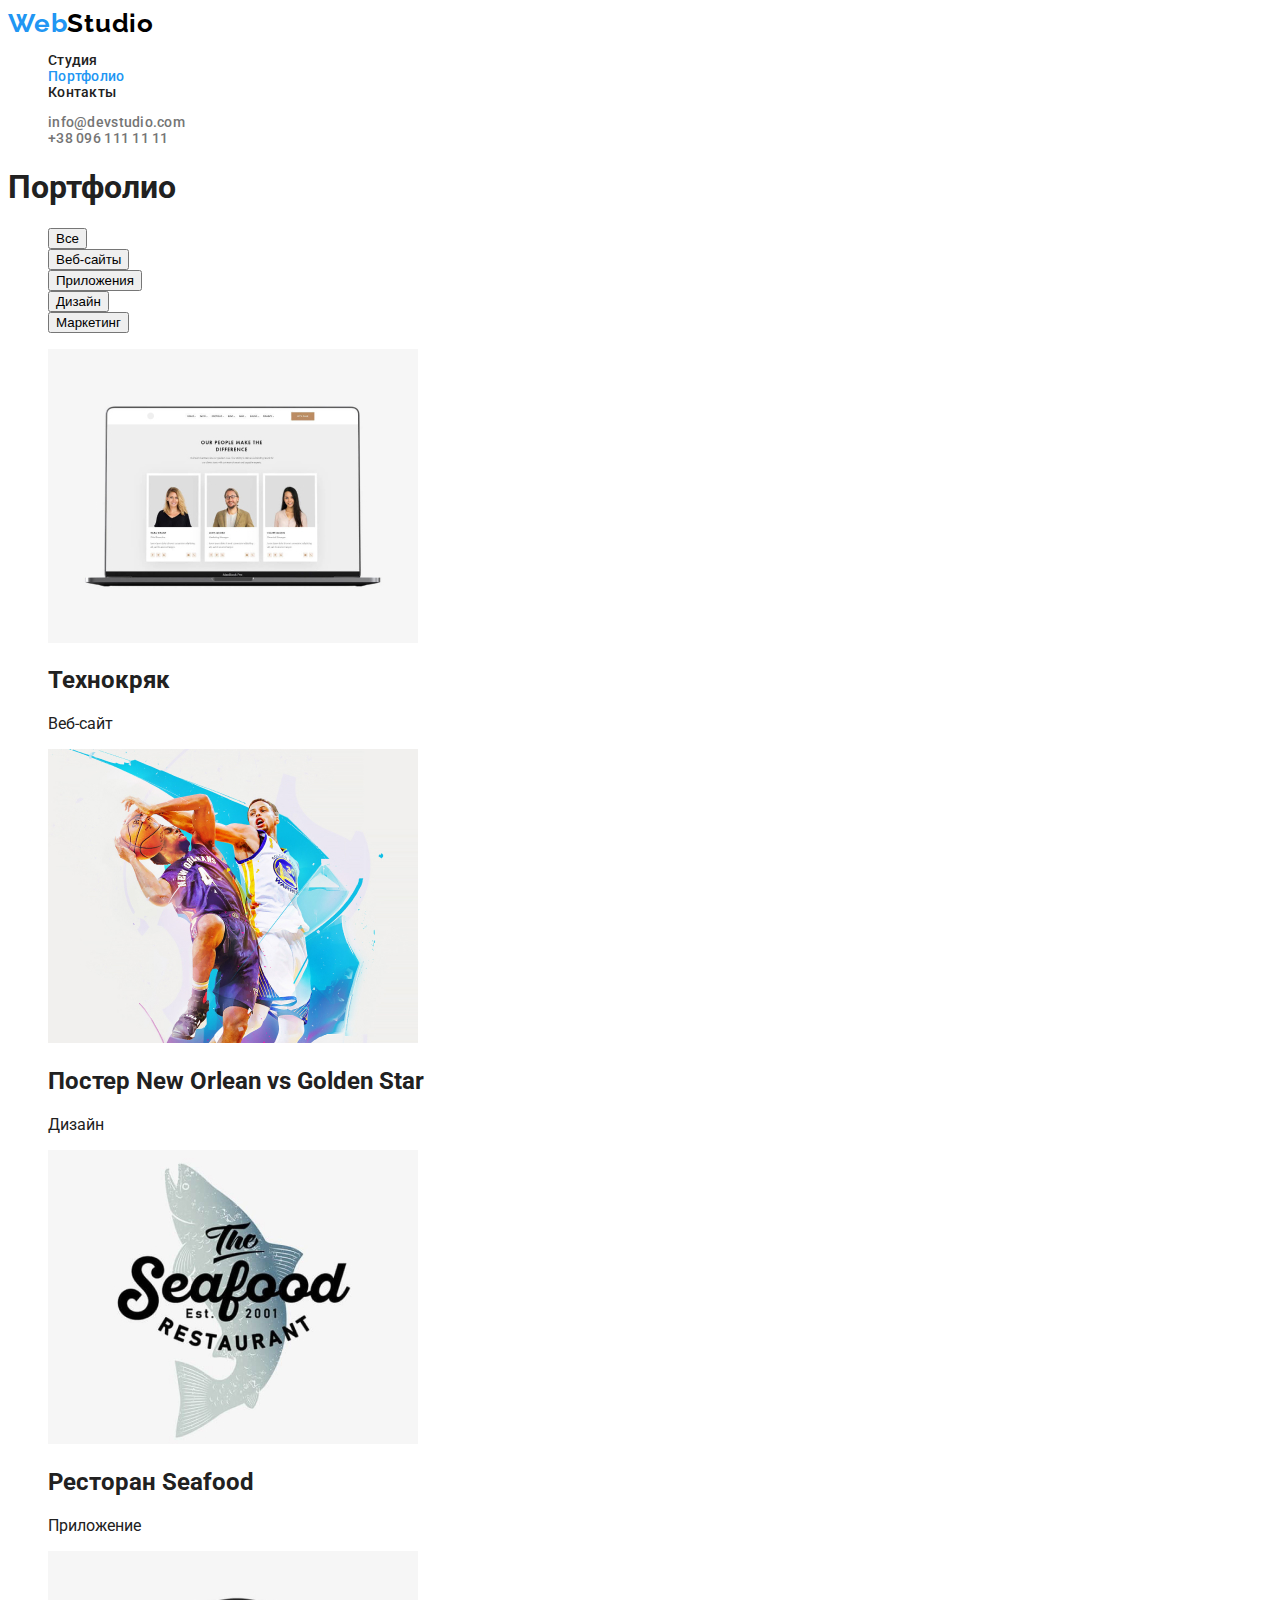
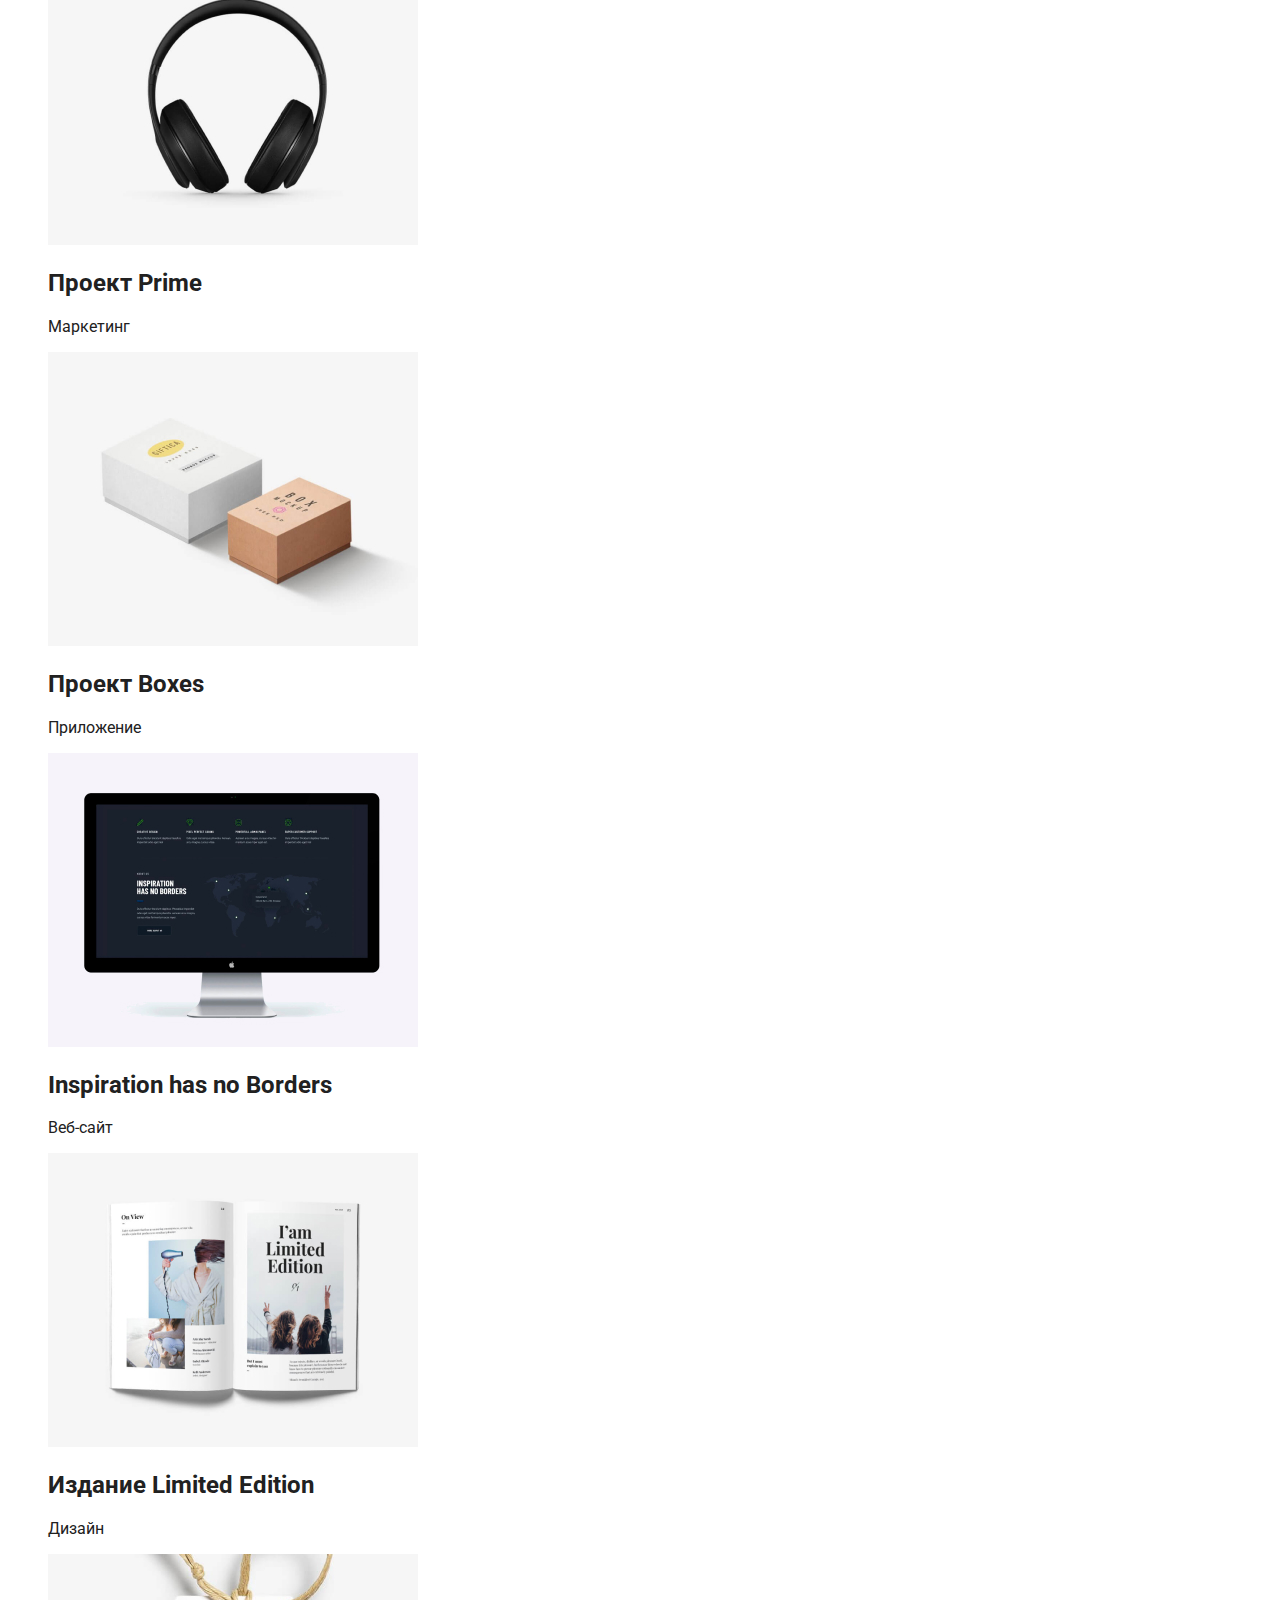
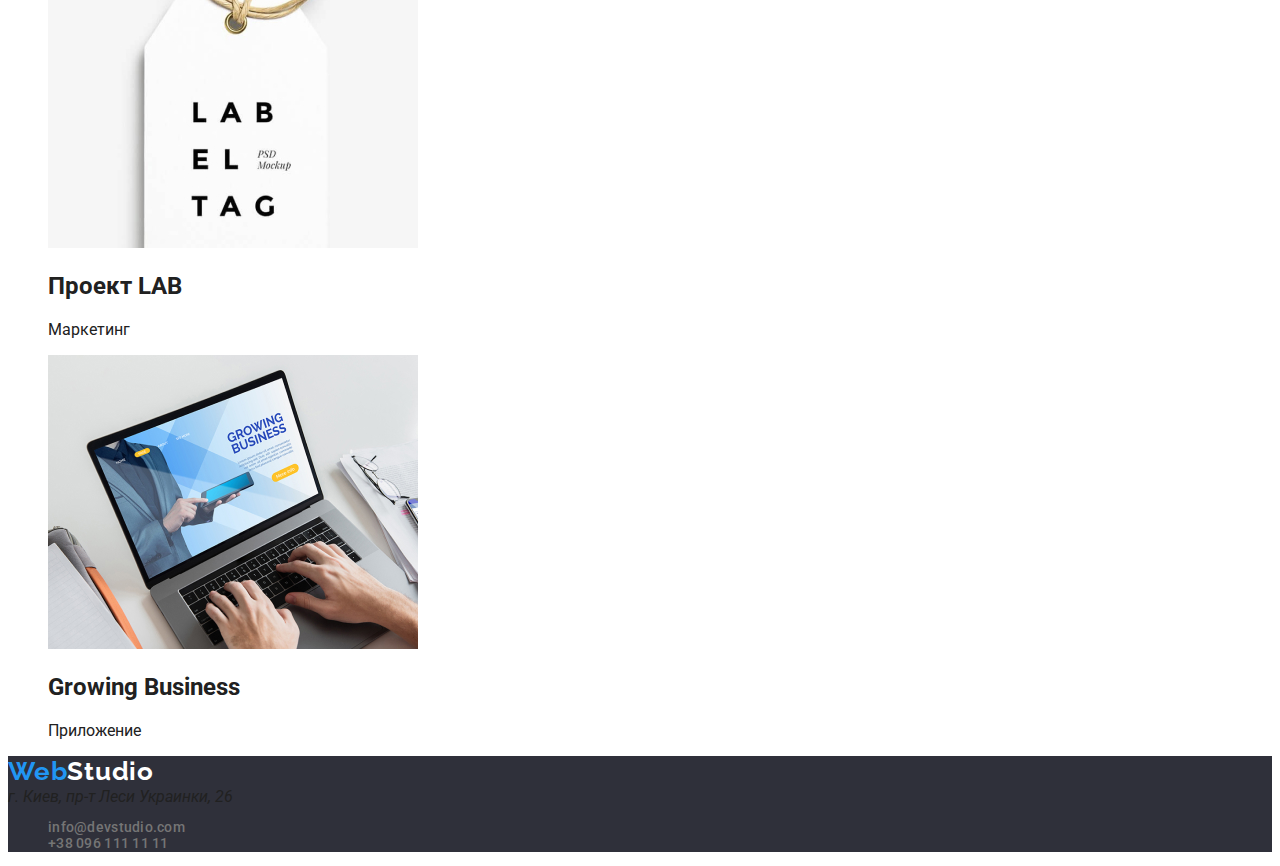
==== portfolio.html @ 5fd746ce "Зроблено стиль шапки, основного документу  і розмітка портфоліо" ====
<!DOCTYPE html>
<html lang="en">
<head>
    <meta charset="UTF-8">
    <meta http-equiv="X-UA-Compatible" content="IE=edge">
    <meta name="viewport" content="width=device-width, initial-scale=1.0">
    <link rel="preconnect" href="https://fonts.googleapis.com">
    <link rel="preconnect" href="https://fonts.gstatic.com" crossorigin>
    <link href="https://fonts.googleapis.com/css2?family=Raleway:wght@700&family=Roboto:wght@400;500;700;900&display=swap"
        rel="stylesheet">
    <link rel="stylesheet" href="./css/styles.css">
    <title>Портфолио</title>
</head>
<body>
    <!--Header-->
    <header>
        <nav>
            <a href="./index.html" class="logo"><span class="web">Web</span><span class="studio">Studio</span></a>
    
            <ul class="site-nav">
                <li><a href="./index.html" class="link">Студия</a></li>
                <li><a href="./portfolio.html" class="link-active">Портфолио</a></li>
                <li><a href="" class="link">Контакты</a></li>
            </ul>
        </nav>
        <ul class="auth-nav">
            <li><a href="mailto:info@devstudio.com" class="link">info@devstudio.com</a></li>
            <li><a href="tel:+38 096 111 11 11" class="link">+38 096 111 11 11</a></li>
        </ul>
    </header>

<!-- Main section-->
    <main>
        <h1>Портфолио</h1>
        <ul class="buttons">
            <li><button type="button">Все</button></li>
            <li><button type="button">Веб-сайты</button></li>
            <li><button type="button">Приложения</button></li>
            <li><button type="button">Дизайн</button></li>
            <li><button type="button">Маркетинг</button></li>
        </ul>

        <section>
            <ul class="portfolio-list">
                <li>
                    <img src="./images/portfolio/techno-crack.jpg" alt="Techno-crack" width="370" height="294">
                    <h2>Технокряк</h2>
                    <p>Веб-сайт</p>
                </li>
                <li>
                    <img src="./images/portfolio/poster.jpg" alt="Poster" width="370" height="294">
                    <h2>Постер New Orlean vs Golden Star</h2>
                    <p>Дизайн</p>
                </li>
                <li>
                    <img src="./images/portfolio/seafood.jpg" alt="Seafood" width="370" height="294">
                    <h2>Ресторан Seafood</h2>
                    <p>Приложение</p>
                </li>
                <li>
                    <img src="./images/portfolio/prime.jpg" alt="Prime" width="370" height="294">
                    <h2>Проект Prime</h2>
                    <p>Маркетинг</p>
                </li>
                <li>
                    <img src="./images/portfolio/boxes.jpg" alt="Boxes" width="370" height="294">
                    <h2>Проект Boxes</h2>
                    <p>Приложение</p>
                </li>
                <li>
                    <img src="./images/portfolio/inspiration.jpg" alt="Inspiration" width="370" height="294">
                    <h2>Inspiration has no Borders</h2>
                    <p>Веб-сайт</p>
                </li>
                <li>
                    <img src="./images/portfolio/limited-edition.jpg" alt="Limited" width="370" height="294">
                    <h2>Издание Limited Edition</h2>
                    <p>Дизайн</p>
                </li>
                <li>
                    <img src="./images/portfolio/lab.jpg" alt="Project Lab" width="370" height="294">
                    <h2>Проект LAB</h2>
                    <p>Маркетинг</p>
                </li>
                <li>
                    <img src="./images/portfolio/growing-business.jpg" alt="Growing Business" width="370" height="294">
                    <h2>Growing Business</h2>
                    <p>Приложение</p>
                </li>
            </ul>
        </section>
    </main>

    <!--Footer-->
    <footer>
        <a href="./index.html" class="logo"><span class="web">Web</span><span class="studio-footer">Studio</span></a>
        <u class="address">
            <li>
                <address>г. Киев, пр-т Леси Украинки, 26</address>
            </li>
            <ul class="auth-nav">
                <li><a href="mailto:info@devstudio.com" class="link">info@devstudio.com</a></li>
                <li><a href="tel:+38 096 111 11 11" class="link">+38 096 111 11 11</a></li>
            </ul>
        </u>
    </footer>
</body>
</html>
---- css/styles.css ----
:root {
  --main-site-color: #212121;
  --header-color: #ffffff;
  --main-section-color: #2f303a;
  --team-color: #f5f4fa;
  --footer-color: #2f303a;
  --logo-color-first: #2196f3;
  --logo-color-second: #000000;
  --navigation-color: #212121;
  --auth-nav-color: #757575;
  --secondary-color: #757575;
}

body {
  background-color: var(--header-color);
  font-family: Roboto, sans-serif;
  color: var(--main-site-color);
}

/*Logo*/
.logo {
  text-decoration: none;
  font-family: Raleway;
  font-style: normal;
  font-weight: bold;
  font-size: 26px;
  line-height: 1.19;
  letter-spacing: 0.03em;
}
.web {
  color: var(--logo-color-first);
}
.studio {
  color: var(--logo-color-second);
}
.studio-footer {
  color: var(--header-color);
}

/*Navigation*/
.site-nav .link,
.auth-nav .link {
  text-decoration: none;
}
.site-nav {
  list-style: none;
  font-style: normal;
  font-weight: 500;
  font-size: 14px;
  line-height: 1.14;
  letter-spacing: 0.02em;
}
.link-active {
  color: var(--logo-color-first);
  text-decoration: none;
}
.site-nav .link {
  color: var(--navigation-color);
}
.site-nav .link:hover,
link:focus {
  color: var(--navigation-color);
}
.site-nav .link:active {
  color: var(--logo-color-first);
}

/*Auth-nav*/
.auth-nav {
  list-style: none;
  font-style: normal;
  font-weight: 500;
  font-size: 14px;
  line-height: 1.14;
  letter-spacing: 0.02em;
}

.auth-nav .link {
  color: var(--auth-nav-color);
}
.auth-nav .link:hover,
.link:active {
  color: var(--logo-color-first);
}

/*Main section*/
.main-section-index {
  background-color: var(--main-section-color);
  font-weight: 900;
  font-size: 44px;
  line-height: 1.36;

  text-align: center;
  letter-spacing: 0.06em;
  text-transform: uppercase;
}
.main-section-index .title {
  color: var(--header-color);
  font-weight: 900;
  font-size: 44px;
  line-height: 1.36;

  text-align: center;
  letter-spacing: 0.06em;
  text-transform: uppercase;
}

/*Features*/
.features,
.work {
  background-color: var(--header-color);
}

.features-list {
  list-style: none;
}
.features-list .title {
  font-weight: bold;
  font-size: 14px;
  line-height: 1.14;
  letter-spacing: 0.03em;
  text-transform: uppercase;
}
.features-list .description {
  color: var(--secondary-color);
  font-size: 14px;
  line-height: 1.71;

  letter-spacing: 0.03em;
}

/*Work*/
.work .title {
  font-weight: bold;
  font-size: 36px;
  line-height: 1.17;
  text-align: center;
  letter-spacing: 0.03em;
}
.work-list {
  list-style: none;
}

/*Team*/
.team {
  background-color: var(--team-color);
}
.team-list {
  list-style: none;
}

/*Footer*/
footer {
  background-color: var(--footer-color);
}
.address {
  list-style: none;
}

/*PORTFOLIO*/

.buttons {
  list-style: none;
}

.portfolio-list {
  list-style: none;
}

.address {
  text-decoration: none;
}
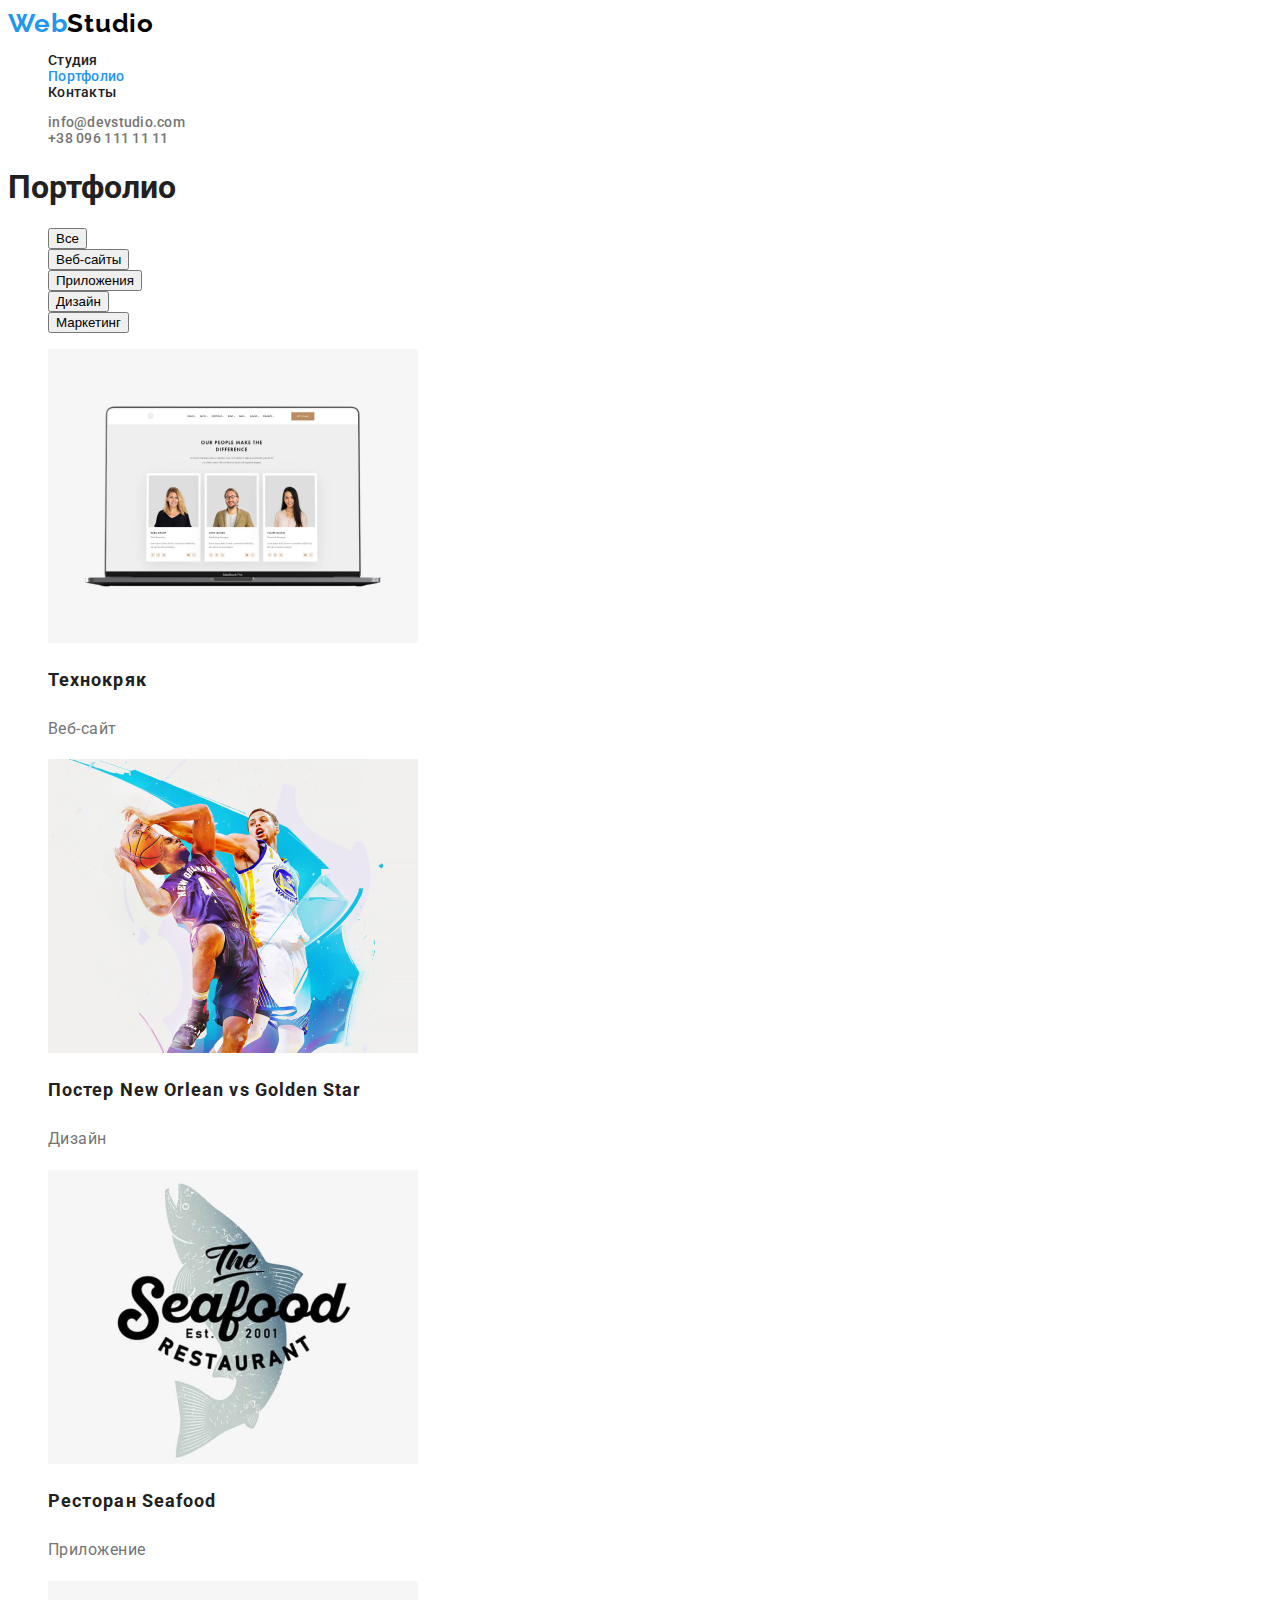
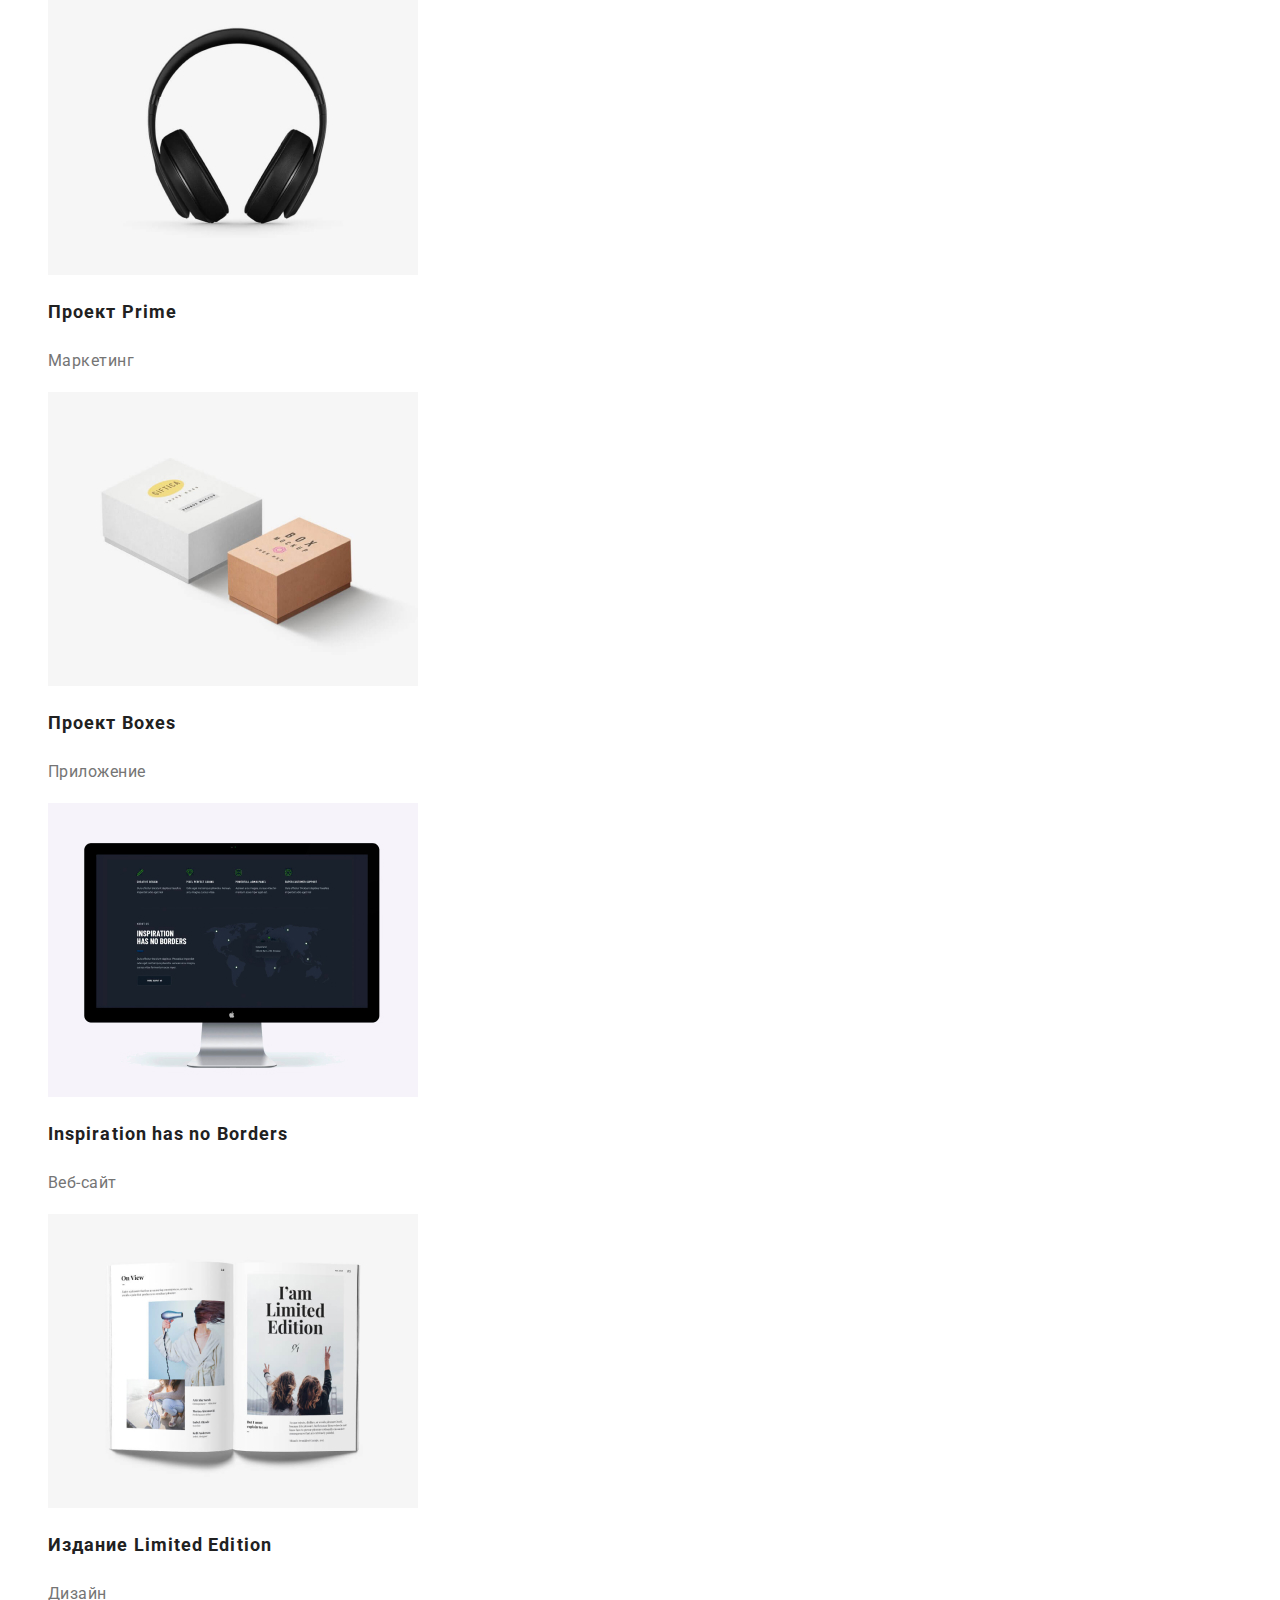
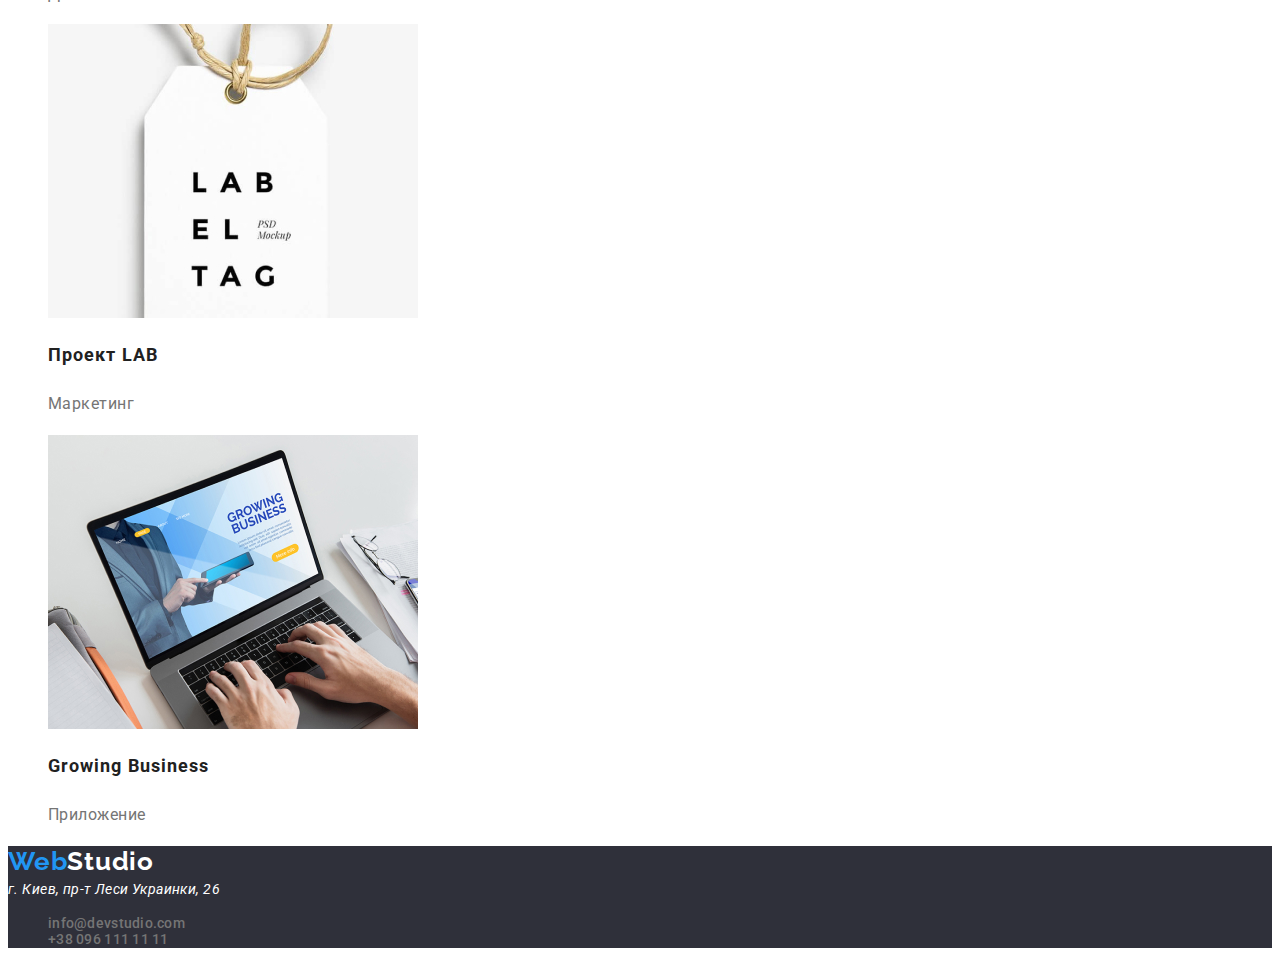
==== commit 384f9d3e: "Дороблено портфоліо і список проектів" ====
--- a/portfolio.html
+++ b/portfolio.html
@@ -33,59 +33,59 @@
     <main>
         <h1>Портфолио</h1>
         <ul class="buttons">
-            <li><button type="button">Все</button></li>
-            <li><button type="button">Веб-сайты</button></li>
-            <li><button type="button">Приложения</button></li>
-            <li><button type="button">Дизайн</button></li>
-            <li><button type="button">Маркетинг</button></li>
+            <li><button class="button" type="button">Все</button></li>
+            <li><button class="button" type="button">Веб-сайты</button></li>
+            <li><button class="button" type="button">Приложения</button></li>
+            <li><button class="button" type="button">Дизайн</button></li>
+            <li><button class="button" type="button">Маркетинг</button></li>
         </ul>
 
         <section>
             <ul class="portfolio-list">
                 <li>
                     <img src="./images/portfolio/techno-crack.jpg" alt="Techno-crack" width="370" height="294">
-                    <h2>Технокряк</h2>
-                    <p>Веб-сайт</p>
+                    <h2 class="portfolio-list-name">Технокряк</h2>
+                    <p class="portfolio-list-type">Веб-сайт</p>
                 </li>
                 <li>
                     <img src="./images/portfolio/poster.jpg" alt="Poster" width="370" height="294">
-                    <h2>Постер New Orlean vs Golden Star</h2>
-                    <p>Дизайн</p>
+                    <h2 class="portfolio-list-name">Постер New Orlean vs Golden Star</h2>
+                    <p class="portfolio-list-type">Дизайн</p>
                 </li>
                 <li>
                     <img src="./images/portfolio/seafood.jpg" alt="Seafood" width="370" height="294">
-                    <h2>Ресторан Seafood</h2>
-                    <p>Приложение</p>
+                    <h2 class="portfolio-list-name">Ресторан Seafood</h2>
+                    <p class="portfolio-list-type">Приложение</p>
                 </li>
                 <li>
                     <img src="./images/portfolio/prime.jpg" alt="Prime" width="370" height="294">
-                    <h2>Проект Prime</h2>
-                    <p>Маркетинг</p>
+                    <h2 class="portfolio-list-name">Проект Prime</h2>
+                    <p class="portfolio-list-type">Маркетинг</p>
                 </li>
                 <li>
                     <img src="./images/portfolio/boxes.jpg" alt="Boxes" width="370" height="294">
-                    <h2>Проект Boxes</h2>
-                    <p>Приложение</p>
+                    <h2 class="portfolio-list-name">Проект Boxes</h2>
+                    <p class="portfolio-list-type">Приложение</p>
                 </li>
                 <li>
                     <img src="./images/portfolio/inspiration.jpg" alt="Inspiration" width="370" height="294">
-                    <h2>Inspiration has no Borders</h2>
-                    <p>Веб-сайт</p>
+                    <h2 class="portfolio-list-name">Inspiration has no Borders</h2>
+                    <p class="portfolio-list-type">Веб-сайт</p>
                 </li>
                 <li>
                     <img src="./images/portfolio/limited-edition.jpg" alt="Limited" width="370" height="294">
-                    <h2>Издание Limited Edition</h2>
-                    <p>Дизайн</p>
+                    <h2 class="portfolio-list-name">Издание Limited Edition</h2>
+                    <p class="portfolio-list-type">Дизайн</p>
                 </li>
                 <li>
                     <img src="./images/portfolio/lab.jpg" alt="Project Lab" width="370" height="294">
-                    <h2>Проект LAB</h2>
-                    <p>Маркетинг</p>
+                    <h2 class="portfolio-list-name">Проект LAB</h2>
+                    <p class="portfolio-list-type">Маркетинг</p>
                 </li>
                 <li>
                     <img src="./images/portfolio/growing-business.jpg" alt="Growing Business" width="370" height="294">
-                    <h2>Growing Business</h2>
-                    <p>Приложение</p>
+                    <h2 class="portfolio-list-name">Growing Business</h2>
+                    <p class="portfolio-list-type">Приложение</p>
                 </li>
             </ul>
         </section>
--- a/css/styles.css
+++ b/css/styles.css
@@ -20,8 +20,7 @@
 /*Logo*/
 .logo {
   text-decoration: none;
-  font-family: Raleway;
-  font-style: normal;
+  font-family: Raleway, sans-serif;
   font-weight: bold;
   font-size: 26px;
   line-height: 1.19;
@@ -44,7 +43,6 @@
 }
 .site-nav {
   list-style: none;
-  font-style: normal;
   font-weight: 500;
   font-size: 14px;
   line-height: 1.14;
@@ -68,7 +66,6 @@
 /*Auth-nav*/
 .auth-nav {
   list-style: none;
-  font-style: normal;
   font-weight: 500;
   font-size: 14px;
   line-height: 1.14;
@@ -148,6 +145,17 @@
 .team-list {
   list-style: none;
 }
+.team-list-name {
+  color: var(--main-site-color);
+  font-style: normal;
+  font-weight: 500;
+  font-size: 16px;
+}
+.team-list-position {
+  color: var(--secondary-color);
+  font-size: 16px;
+  line-height: 1.19;
+}
 
 /*Footer*/
 footer {
@@ -162,6 +170,9 @@
 .buttons {
   list-style: none;
 }
+.button {
+  cursor: pointer;
+}
 
 .portfolio-list {
   list-style: none;
@@ -169,4 +180,25 @@
 
 .address {
   text-decoration: none;
-}
+  color: var(--header-color);
+  font-weight: normal;
+  font-size: 14px;
+  line-height: 1.71;
+  letter-spacing: 0.03em;
+}
+.portfolio-list-name {
+  color: var(--main-site-color);
+  font-style: normal;
+  font-weight: bold;
+  font-size: 18px;
+  line-height: 2;
+  letter-spacing: 0.06em;
+}
+
+.portfolio-list-type {
+  color: var(--secondary-color);
+  font-weight: normal;
+  font-size: 16px;
+  line-height: 1.87;
+  letter-spacing: 0.03em;
+}
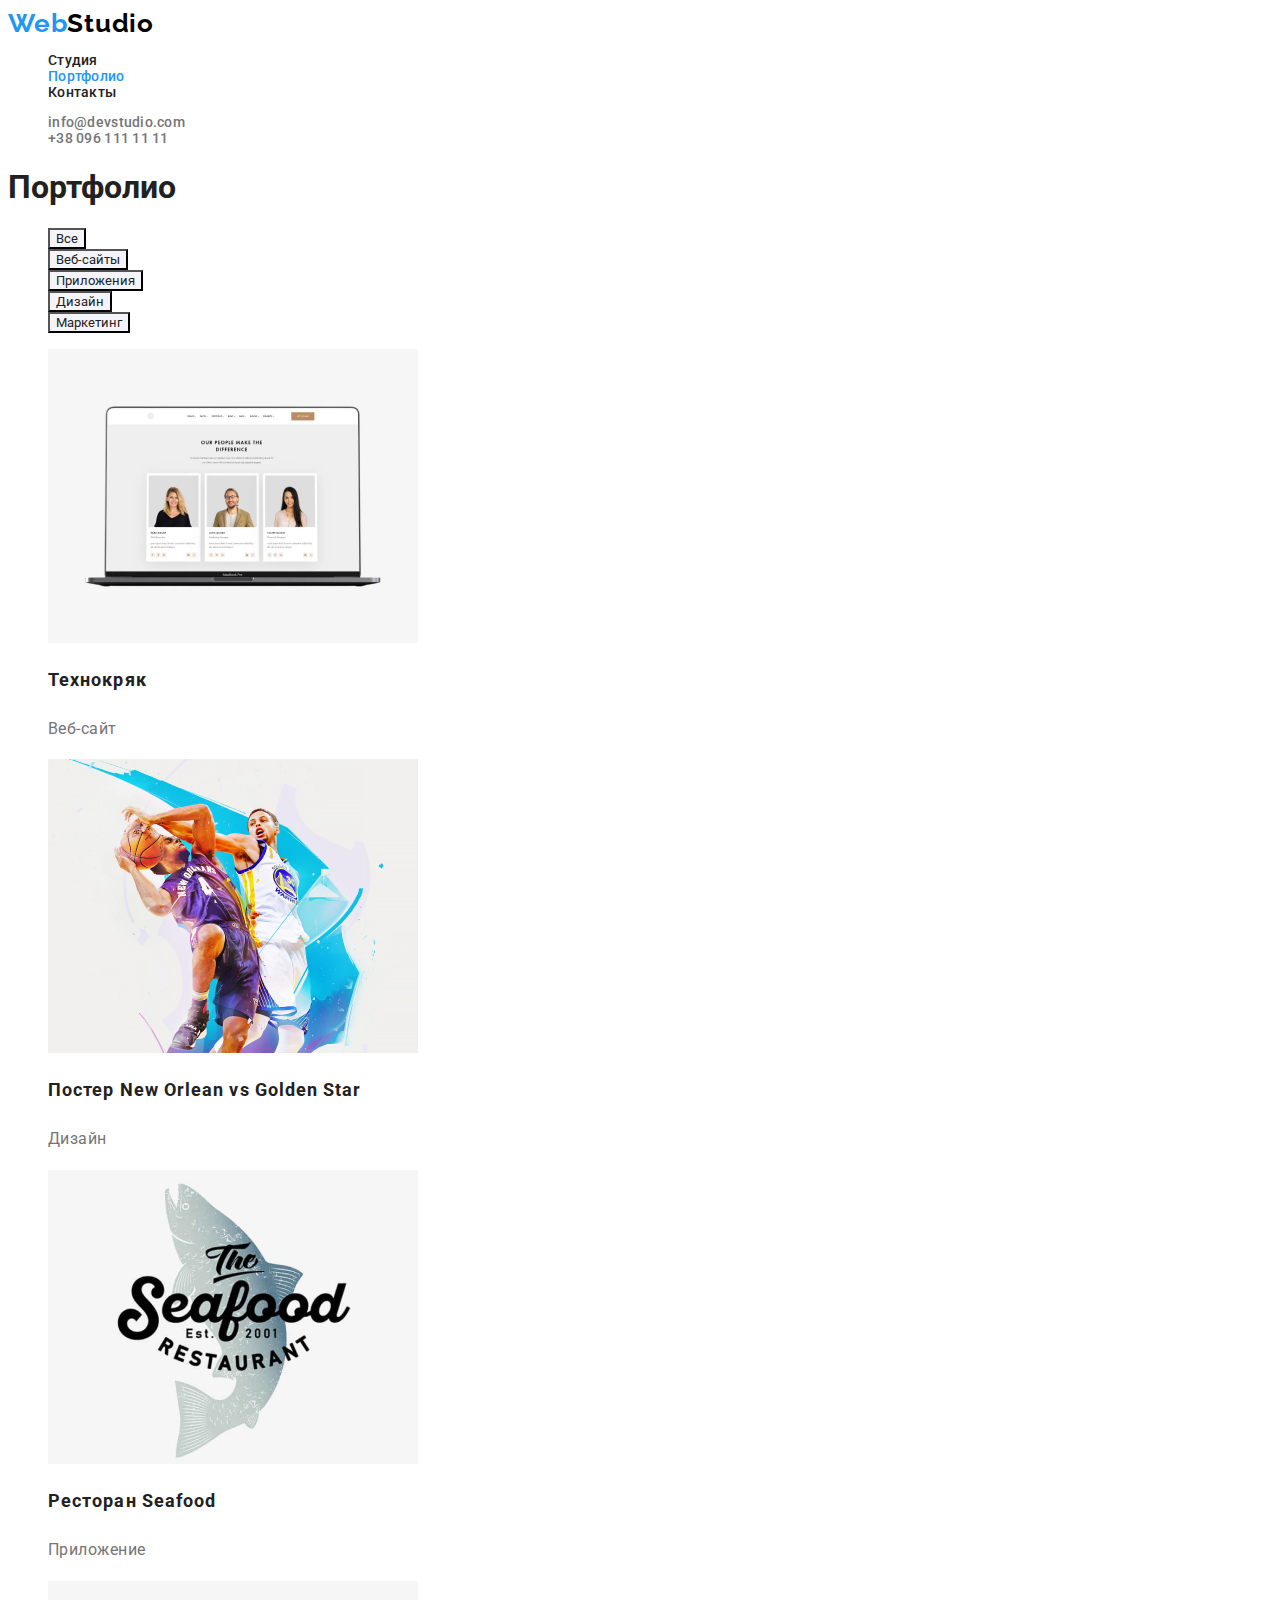
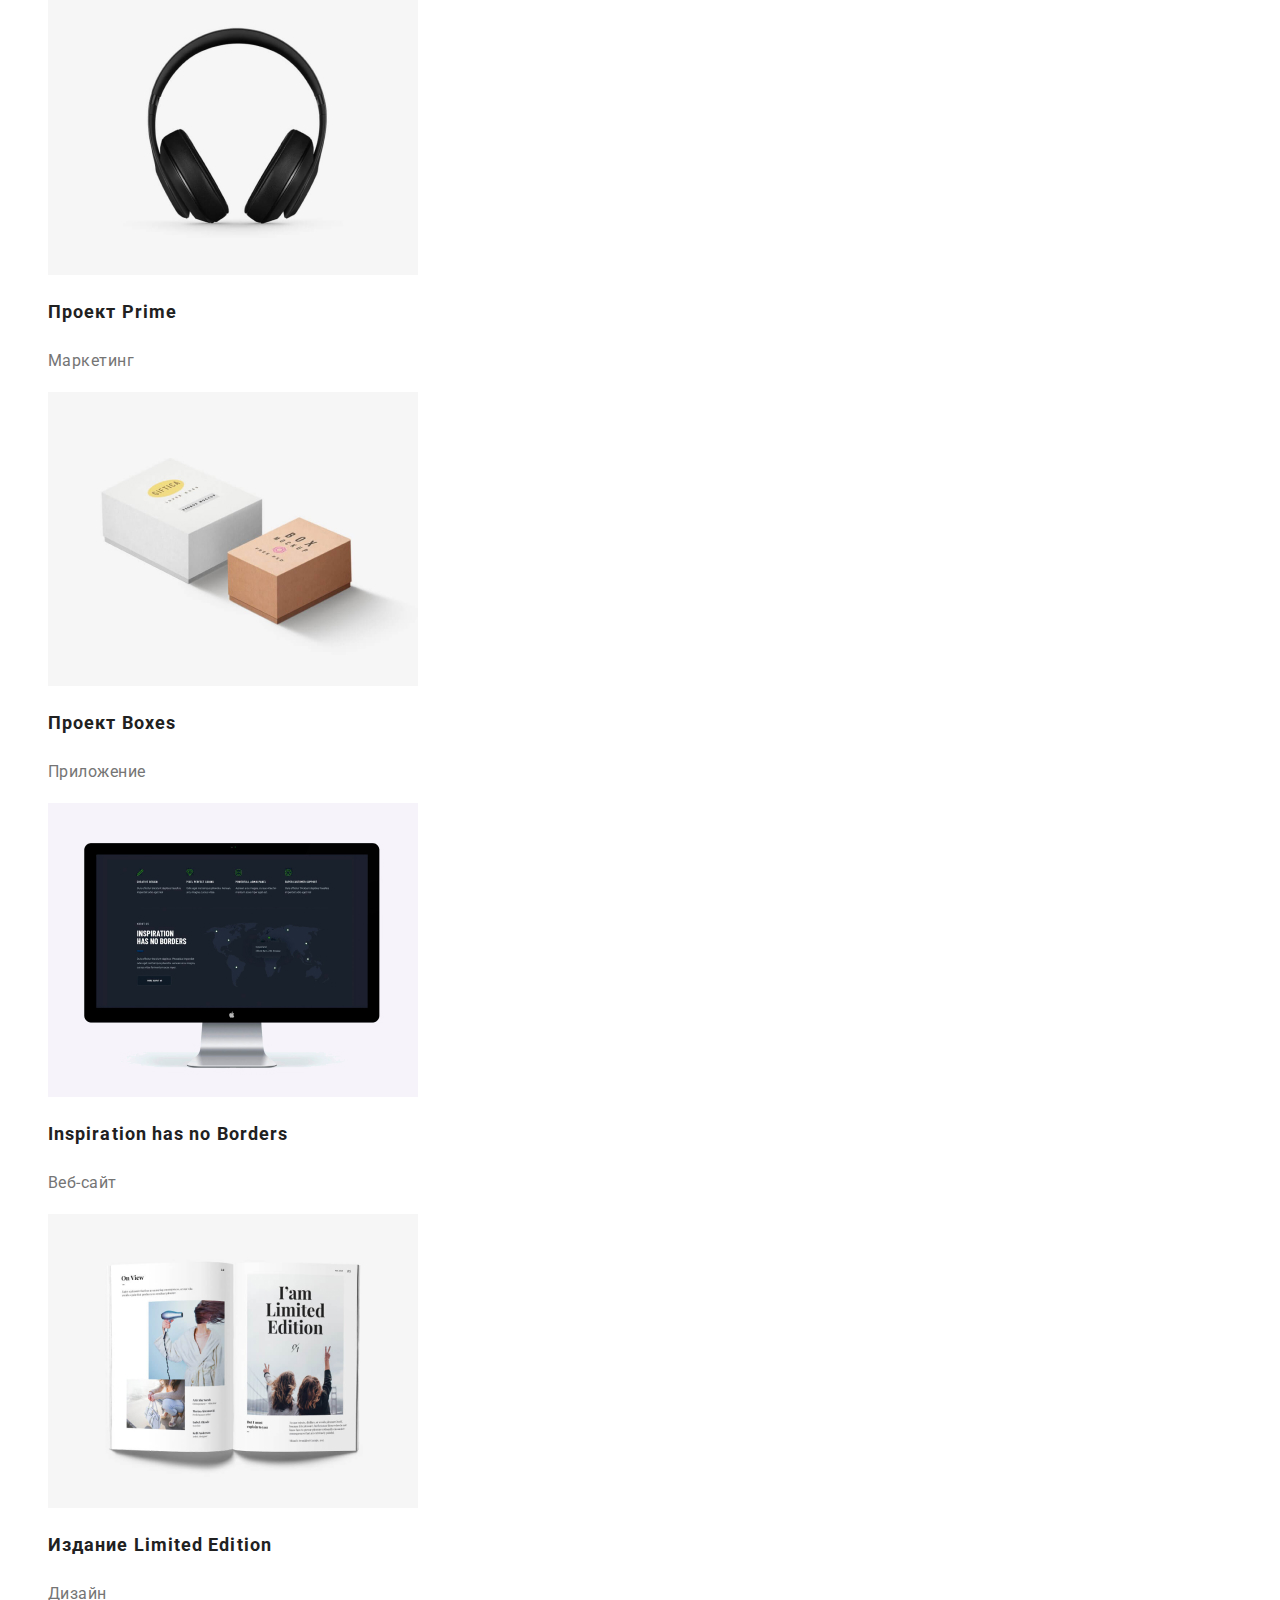
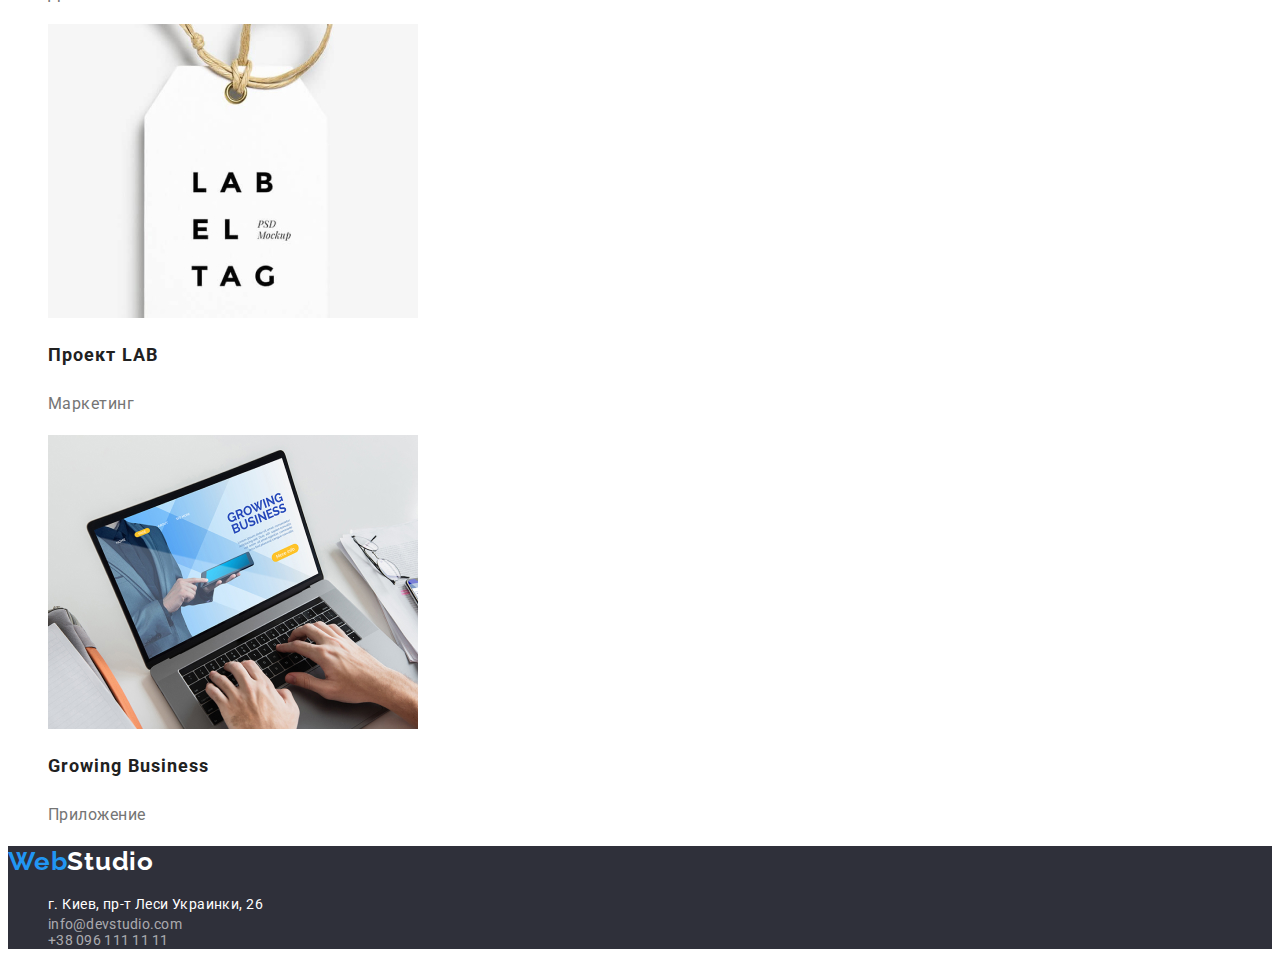
==== commit d123c3b3: "Зробила кнопки і відкоригувала кольори в CSS" ====
--- a/portfolio.html
+++ b/portfolio.html
@@ -25,7 +25,7 @@
         </nav>
         <ul class="auth-nav">
             <li><a href="mailto:info@devstudio.com" class="link">info@devstudio.com</a></li>
-            <li><a href="tel:+38 096 111 11 11" class="link">+38 096 111 11 11</a></li>
+            <li><a href="tel:+380961111111" class="link">+38 096 111 11 11</a></li>
         </ul>
     </header>
 
@@ -33,11 +33,11 @@
     <main>
         <h1>Портфолио</h1>
         <ul class="buttons">
-            <li><button class="button" type="button">Все</button></li>
-            <li><button class="button" type="button">Веб-сайты</button></li>
-            <li><button class="button" type="button">Приложения</button></li>
-            <li><button class="button" type="button">Дизайн</button></li>
-            <li><button class="button" type="button">Маркетинг</button></li>
+            <li><button class="button-portfolio" type="button">Все</button></li>
+            <li><button class="button-portfolio" type="button">Веб-сайты</button></li>
+            <li><button class="button-portfolio" type="button">Приложения</button></li>
+            <li><button class="button-portfolio" type="button">Дизайн</button></li>
+            <li><button class="button-portfolio" type="button">Маркетинг</button></li>
         </ul>
 
         <section>
@@ -94,15 +94,13 @@
     <!--Footer-->
     <footer>
         <a href="./index.html" class="logo"><span class="web">Web</span><span class="studio-footer">Studio</span></a>
-        <u class="address">
-            <li>
-                <address>г. Киев, пр-т Леси Украинки, 26</address>
-            </li>
-            <ul class="auth-nav">
-                <li><a href="mailto:info@devstudio.com" class="link">info@devstudio.com</a></li>
-                <li><a href="tel:+38 096 111 11 11" class="link">+38 096 111 11 11</a></li>
-            </ul>
-        </u>
+        <address>
+        <ul class="address">
+                <li><a class="address-link" href="https://goo.gl/maps/8xAyCc6BftRqbFo67" target="_blank" rel="noopener noreferrer">г. Киев, пр-т Леси Украинки, 26</a></li>
+                <li class="footer-nav"><a href="mailto:info@devstudio.com" class="link">info@devstudio.com</a></li>
+                <li class="footer-nav"><a href="tel:+380961111111" class="link">+38 096 111 11 11</a></li>      
+        </ul>
+        </address>
     </footer>
 </body>
 </html>--- a/css/styles.css
+++ b/css/styles.css
@@ -1,20 +1,22 @@
 :root {
-  --main-site-color: #212121;
+  --main-text-color: #212121;
+  --secondary-text-color: #757575;
   --header-color: #ffffff;
   --main-section-color: #2f303a;
+  --second-section-color: #e5e5e5;
   --team-color: #f5f4fa;
-  --footer-color: #2f303a;
   --logo-color-first: #2196f3;
   --logo-color-second: #000000;
-  --navigation-color: #212121;
-  --auth-nav-color: #757575;
-  --secondary-color: #757575;
+  --footer-color: rgba(255, 255, 255, 0.6);
+
+  --main-buttom: #f5f4fa;
+  --active-buttom: #2196f3;
 }
 
 body {
   background-color: var(--header-color);
   font-family: Roboto, sans-serif;
-  color: var(--main-site-color);
+  color: var(--main-text-color);
 }
 
 /*Logo*/
@@ -48,16 +50,16 @@
   line-height: 1.14;
   letter-spacing: 0.02em;
 }
-.link-active {
+.site-nav .link-active {
   color: var(--logo-color-first);
   text-decoration: none;
 }
 .site-nav .link {
-  color: var(--navigation-color);
+  color: var(--main-text-color);
 }
 .site-nav .link:hover,
-link:focus {
-  color: var(--navigation-color);
+.site-nav .link:focus {
+  color: var(--logo-color-first);
 }
 .site-nav .link:active {
   color: var(--logo-color-first);
@@ -71,12 +73,13 @@
   line-height: 1.14;
   letter-spacing: 0.02em;
 }
-
 .auth-nav .link {
-  color: var(--auth-nav-color);
+  color: var(--secondary-text-color);
+  font-style: normal;
 }
 .auth-nav .link:hover,
-.link:active {
+.auth-nav .link:focus,
+.auth-nav .link:active {
   color: var(--logo-color-first);
 }
 
@@ -105,7 +108,7 @@
 /*Features*/
 .features,
 .work {
-  background-color: var(--header-color);
+  background-color: (--second-section-color);
 }
 
 .features-list {
@@ -146,49 +149,90 @@
   list-style: none;
 }
 .team-list-name {
-  color: var(--main-site-color);
-  font-style: normal;
+  color: var(--main-text-color);
   font-weight: 500;
   font-size: 16px;
 }
 .team-list-position {
-  color: var(--secondary-color);
+  color: var(--secondary-text-color);
   font-size: 16px;
   line-height: 1.19;
 }
 
 /*Footer*/
 footer {
-  background-color: var(--footer-color);
+  background-color: var(--main-section-color);
 }
 .address {
   list-style: none;
 }
 
+.address-link {
+  font-style: normal;
+  font-size: 14px;
+  line-height: 1.71;
+  letter-spacing: 0.03em;
+  text-decoration: none;
+  color: var(--header-color);
+}
+
+.footer-nav {
+  font-size: 14px;
+  line-height: 1.14;
+  letter-spacing: 0.02em;
+}
+.footer-nav .link {
+  color: var(--footer-color);
+  font-style: normal;
+  text-decoration: none;
+}
+
+.footer-nav .link:hover,
+.footer-nav .link:focus,
+.footer-nav .link:active {
+  color: var(--logo-color-first);
+}
+
 /*PORTFOLIO*/
 
 .buttons {
   list-style: none;
 }
-.button {
+
+.button-index {
   cursor: pointer;
+  font-family: Roboto, sans-serif;
+  color: var(--header-color);
+  background-color: var(--active-buttom);
+}
+.button-index:hover,
+.button-index:focus,
+.button-index:active {
+  cursor: pointer;
+  font-family: Roboto, sans-serif;
+  color: var(--main-text-color);
+  background-color: var(--main-buttom);
+}
+.button-portfolio {
+  cursor: pointer;
+  font-family: Roboto, sans-serif;
+  color: var(--main-text-color);
+  background-color: var(--main-buttom);
+}
+
+.button-portfolio:hover,
+.button-portfolio:focus,
+.button-portfolio:active {
+  color: var(--header-color);
+  background-color: var(--active-buttom);
 }
 
 .portfolio-list {
   list-style: none;
 }
 
-.address {
-  text-decoration: none;
-  color: var(--header-color);
-  font-weight: normal;
-  font-size: 14px;
-  line-height: 1.71;
-  letter-spacing: 0.03em;
-}
 .portfolio-list-name {
-  color: var(--main-site-color);
-  font-style: normal;
+  color: var(--main-text-color);
   font-weight: bold;
   font-size: 18px;
   line-height: 2;
@@ -196,8 +240,7 @@
 }
 
 .portfolio-list-type {
-  color: var(--secondary-color);
-  font-weight: normal;
+  color: var(--secondary-text-color);
   font-size: 16px;
   line-height: 1.87;
   letter-spacing: 0.03em;
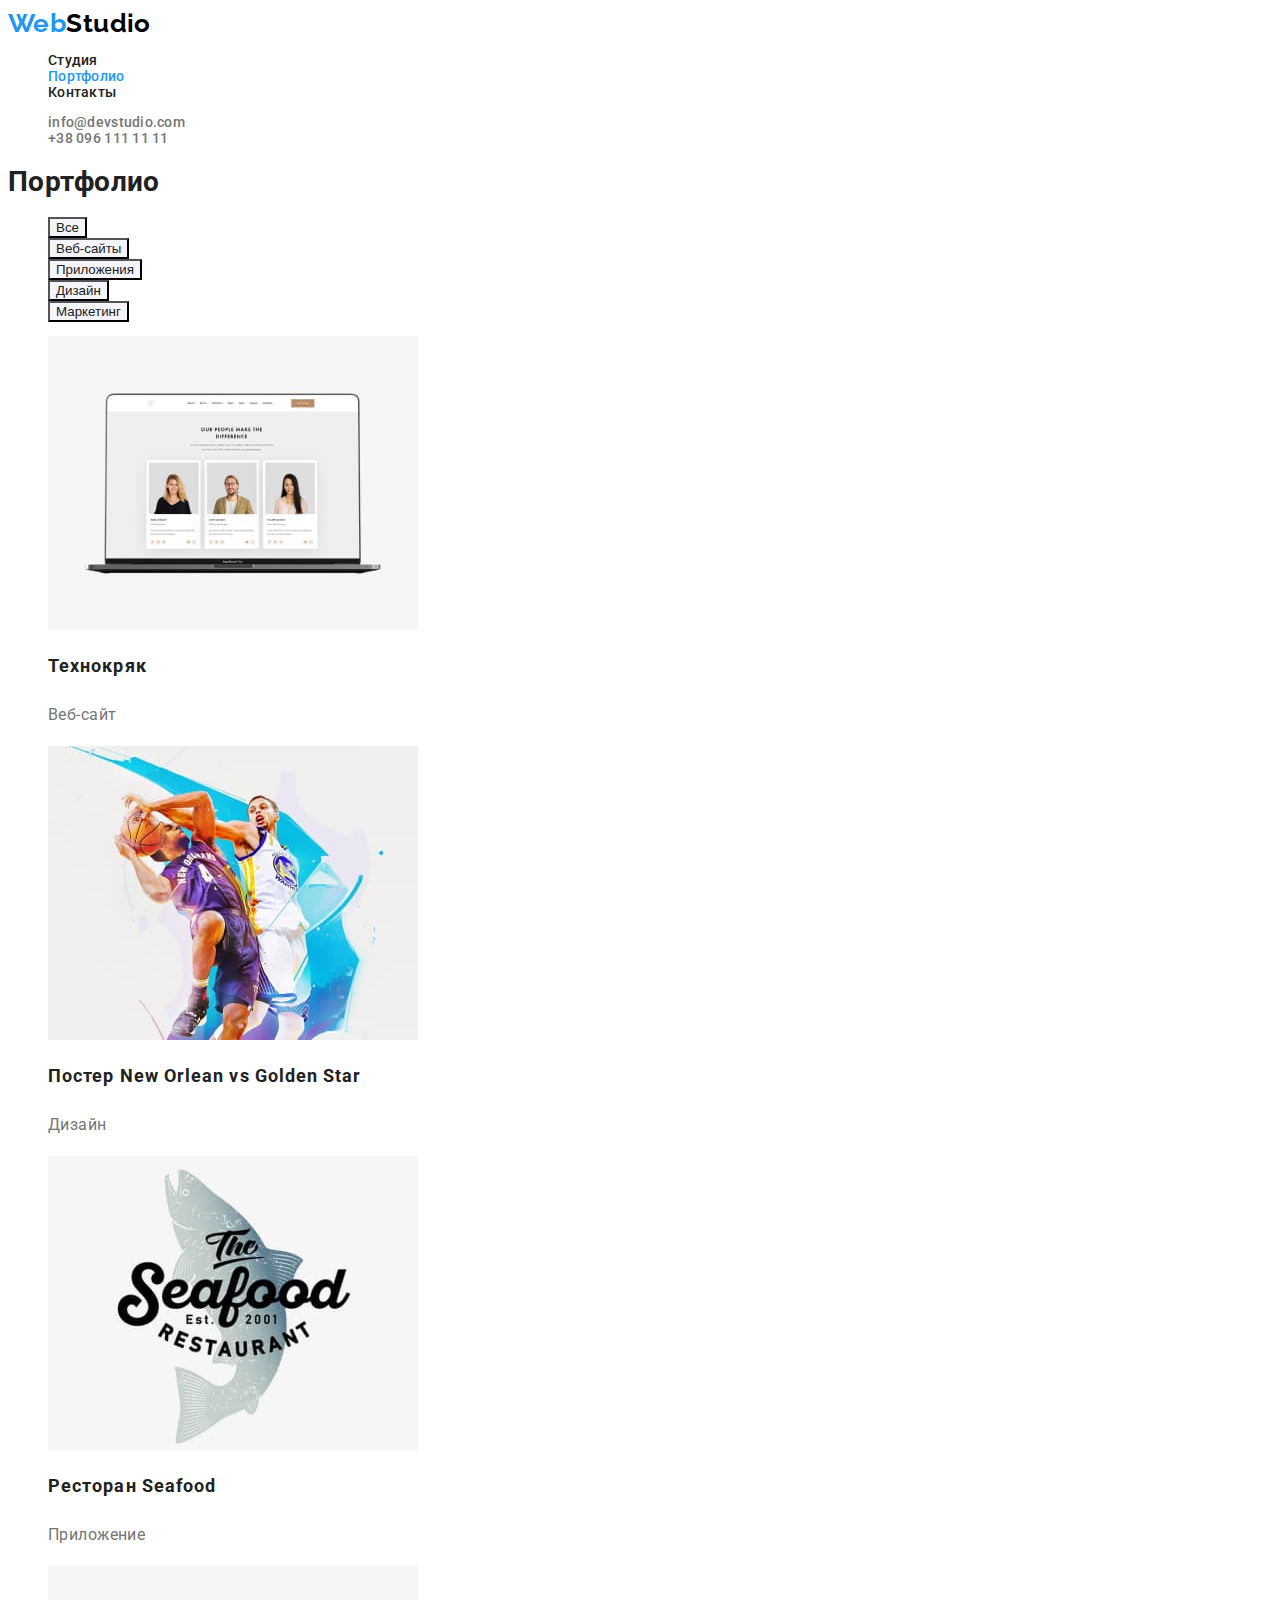
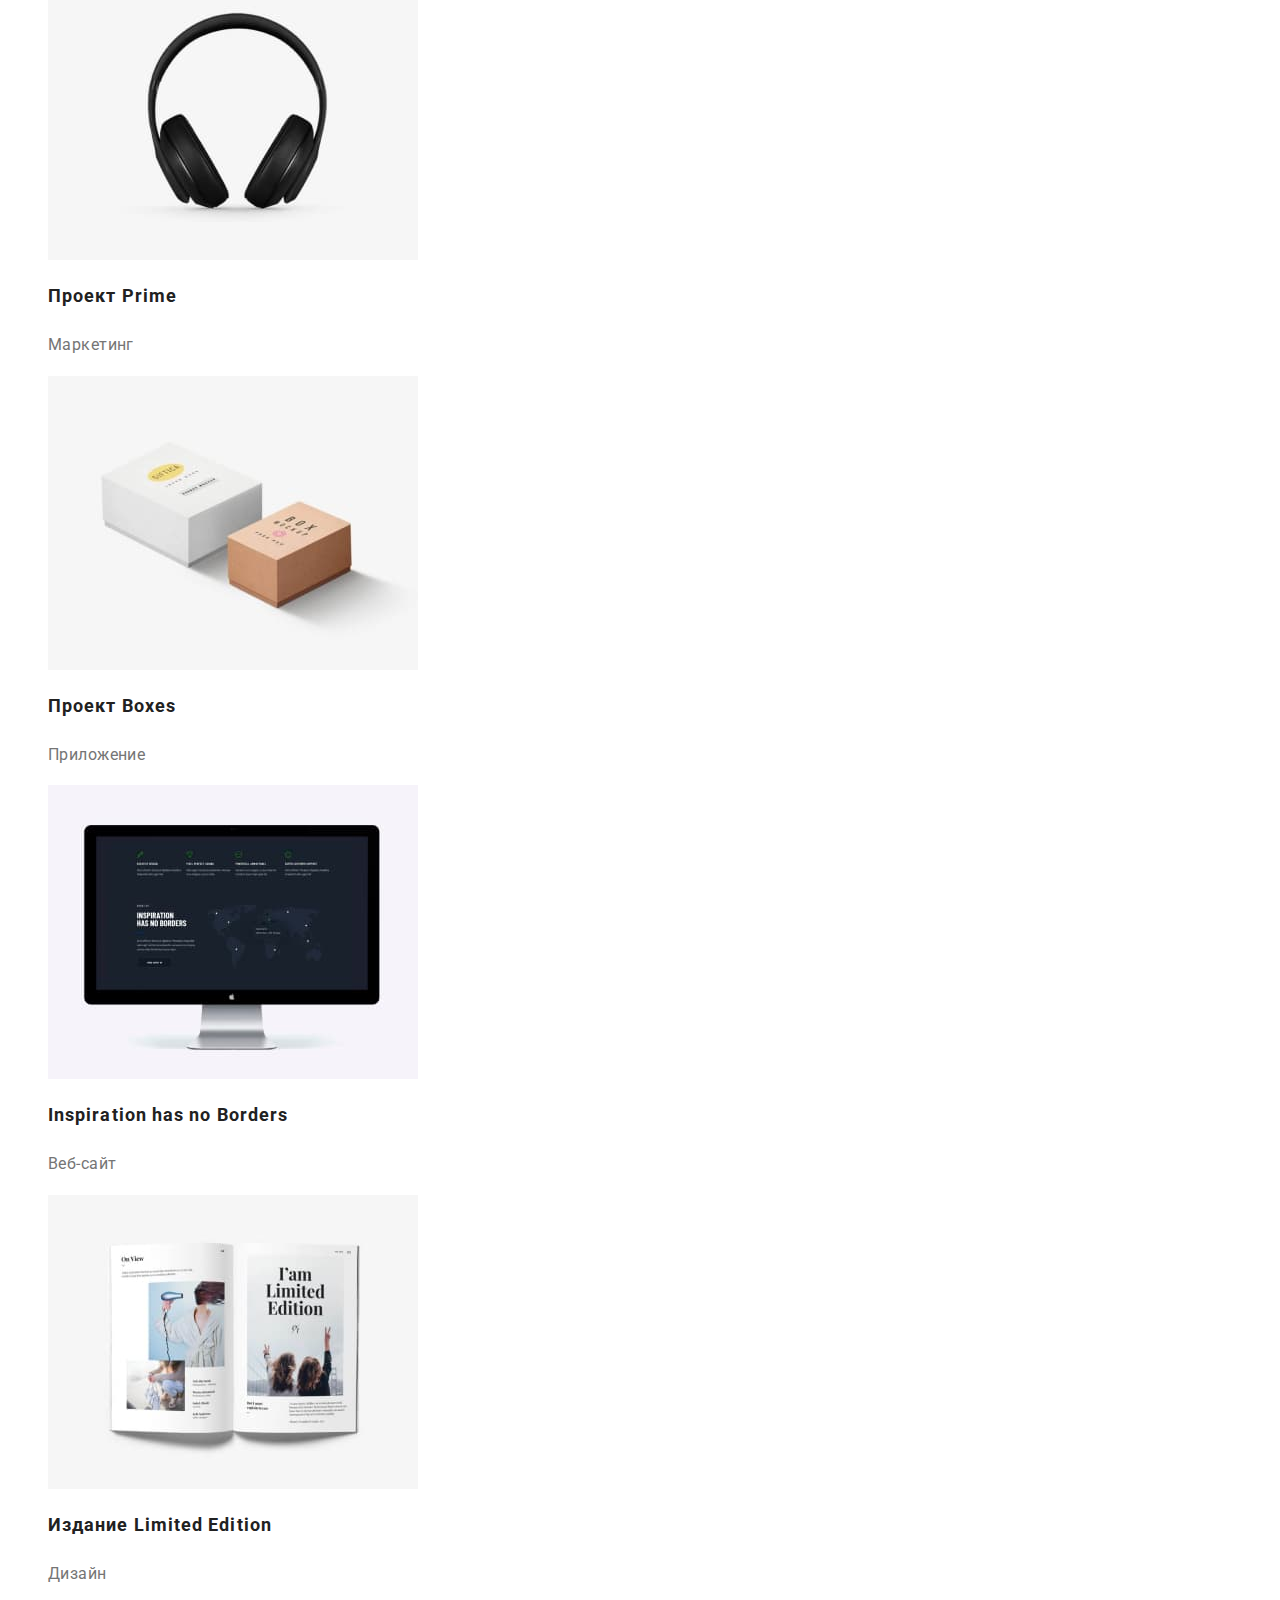
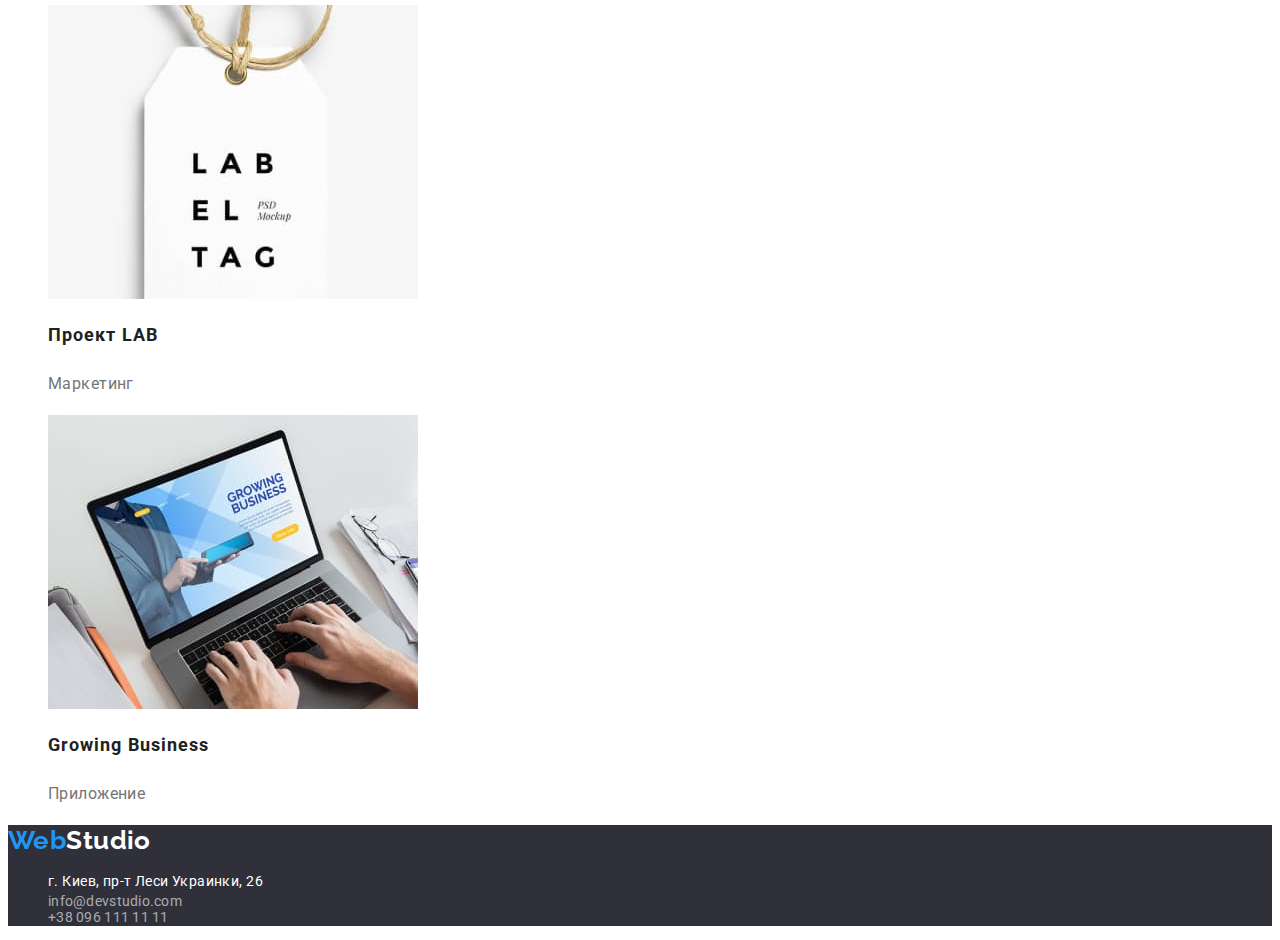
==== commit 0cfc09f3: "Внесені поправки по HTML, CSS і зображеннях" ====
--- a/portfolio.html
+++ b/portfolio.html
@@ -12,27 +12,28 @@
     <title>Портфолио</title>
 </head>
 <body>
-    <!--Header-->
+<!--Header-->
     <header>
         <nav>
-            <a href="./index.html" class="logo"><span class="web">Web</span><span class="studio">Studio</span></a>
-    
-            <ul class="site-nav">
-                <li><a href="./index.html" class="link">Студия</a></li>
+            <a href="./index.html" class="logo link-list"><span class="web">Web</span><span
+                    class="studio">Studio</span></a>
+
+            <ul class="site-nav list-style">
+                <li><a href="./index.html" class="link-list">Студия</a></li>
                 <li><a href="./portfolio.html" class="link-active">Портфолио</a></li>
-                <li><a href="" class="link">Контакты</a></li>
+                <li><a href="" class="link-list">Контакты</a></li>
             </ul>
         </nav>
-        <ul class="auth-nav">
-            <li><a href="mailto:info@devstudio.com" class="link">info@devstudio.com</a></li>
-            <li><a href="tel:+380961111111" class="link">+38 096 111 11 11</a></li>
+        <ul class="auth-nav list-style">
+            <li><a href="mailto:info@devstudio.com" class="link-list">info@devstudio.com</a></li>
+            <li><a href="tel:+380961111111" class="link-list">+38 096 111 11 11</a></li>
         </ul>
     </header>
 
 <!-- Main section-->
     <main>
         <h1>Портфолио</h1>
-        <ul class="buttons">
+        <ul class="buttons list-style">
             <li><button class="button-portfolio" type="button">Все</button></li>
             <li><button class="button-portfolio" type="button">Веб-сайты</button></li>
             <li><button class="button-portfolio" type="button">Приложения</button></li>
@@ -41,7 +42,7 @@
         </ul>
 
         <section>
-            <ul class="portfolio-list">
+            <ul class="portfolio-list list-style">
                 <li>
                     <img src="./images/portfolio/techno-crack.jpg" alt="Techno-crack" width="370" height="294">
                     <h2 class="portfolio-list-name">Технокряк</h2>
@@ -91,15 +92,15 @@
         </section>
     </main>
 
-    <!--Footer-->
-    <footer>
-        <a href="./index.html" class="logo"><span class="web">Web</span><span class="studio-footer">Studio</span></a>
+<!--Footer-->
+    <footer class="footer">
+        <a href="./index.html" class="logo link-list"><span class="web">Web</span><span class="studio-footer">Studio</span></a>
         <address>
-        <ul class="address">
-                <li><a class="address-link" href="https://goo.gl/maps/8xAyCc6BftRqbFo67" target="_blank" rel="noopener noreferrer">г. Киев, пр-т Леси Украинки, 26</a></li>
+            <ul class="address list-style">
+                <li><a class="address-link link-list" href="https://goo.gl/maps/8xAyCc6BftRqbFo67" target="_blank" rel="noopener noreferrer">г. Киев, пр-т Леси Украинки, 26</a></li>
                 <li class="footer-nav"><a href="mailto:info@devstudio.com" class="link">info@devstudio.com</a></li>
-                <li class="footer-nav"><a href="tel:+380961111111" class="link">+38 096 111 11 11</a></li>      
-        </ul>
+                <li class="footer-nav"><a href="tel:+380961111111" class="link">+38 096 111 11 11</a></li>
+            </ul>
         </address>
     </footer>
 </body>
--- a/css/styles.css
+++ b/css/styles.css
@@ -1,90 +1,84 @@
 :root {
   --main-text-color: #212121;
   --secondary-text-color: #757575;
-  --header-color: #ffffff;
+  --white-color: #ffffff;
   --main-section-color: #2f303a;
   --second-section-color: #e5e5e5;
-  --team-color: #f5f4fa;
-  --logo-color-first: #2196f3;
+  --team-background-color: #f5f4fa;
+  --accent-color: #2196f3;
   --logo-color-second: #000000;
   --footer-color: rgba(255, 255, 255, 0.6);
-
   --main-buttom: #f5f4fa;
-  --active-buttom: #2196f3;
 }
 
 body {
-  background-color: var(--header-color);
+  background-color: var(--white-color);
   font-family: Roboto, sans-serif;
   color: var(--main-text-color);
+  letter-spacing: 0.03em;
+  font-size: 14px;
+}
+.link-list {
+  text-decoration: none;
+}
+
+.list-style {
+  list-style: none;
 }
 
 /*Logo*/
 .logo {
-  text-decoration: none;
   font-family: Raleway, sans-serif;
-  font-weight: bold;
+  font-weight: 700;
   font-size: 26px;
   line-height: 1.19;
-  letter-spacing: 0.03em;
 }
 .web {
-  color: var(--logo-color-first);
+  color: var(--accent-color);
 }
 .studio {
   color: var(--logo-color-second);
 }
 .studio-footer {
-  color: var(--header-color);
+  color: var(--white-color);
 }
 
 /*Navigation*/
-.site-nav .link,
-.auth-nav .link {
+
+.site-nav {
+  font-weight: 500;
+  line-height: 1.14;
+  letter-spacing: 0.02em;
+}
+.site-nav .link-active {
+  color: var(--accent-color);
   text-decoration: none;
 }
-.site-nav {
-  list-style: none;
-  font-weight: 500;
-  font-size: 14px;
-  line-height: 1.14;
-  letter-spacing: 0.02em;
-}
-.site-nav .link-active {
-  color: var(--logo-color-first);
-  text-decoration: none;
-}
-.site-nav .link {
-  color: var(--main-text-color);
-}
-.site-nav .link:hover,
-.site-nav .link:focus {
-  color: var(--logo-color-first);
-}
-.site-nav .link:active {
-  color: var(--logo-color-first);
+.site-nav .link-list {
+  color: var(--main-text-color);
+}
+.site-nav .link-list:hover,
+.site-nav .link-list:focus,
+.site-nav .link-list:active,
+.auth-nav .link-list:hover,
+.auth-nav .link:focus,
+.auth-nav .link-list:active {
+  color: var(--accent-color);
 }
 
 /*Auth-nav*/
 .auth-nav {
-  list-style: none;
   font-weight: 500;
-  font-size: 14px;
   line-height: 1.14;
   letter-spacing: 0.02em;
 }
-.auth-nav .link {
+.auth-nav .link-list {
   color: var(--secondary-text-color);
   font-style: normal;
 }
-.auth-nav .link:hover,
-.auth-nav .link:focus,
-.auth-nav .link:active {
-  color: var(--logo-color-first);
-}
 
 /*Main section*/
-.main-section-index {
+.main-index {
   background-color: var(--main-section-color);
   font-weight: 900;
   font-size: 44px;
@@ -94,8 +88,8 @@
   letter-spacing: 0.06em;
   text-transform: uppercase;
 }
-.main-section-index .title {
-  color: var(--header-color);
+.main-index-title {
+  color: var(--white-color);
   font-weight: 900;
   font-size: 44px;
   line-height: 1.36;
@@ -112,41 +106,35 @@
 }
 
 .features-list {
-  list-style: none;
-}
-.features-list .title {
-  font-weight: bold;
-  font-size: 14px;
-  line-height: 1.14;
-  letter-spacing: 0.03em;
+}
+
+.features-title {
+  font-weight: 700;
+  line-height: 1.14;
   text-transform: uppercase;
 }
-.features-list .description {
-  color: var(--secondary-color);
+.features-description {
+  color: var(--secondary-text-color);
   font-size: 14px;
   line-height: 1.71;
-
-  letter-spacing: 0.03em;
 }
 
 /*Work*/
-.work .title {
-  font-weight: bold;
+.work-title,
+.team-title {
+  font-weight: 700;
   font-size: 36px;
   line-height: 1.17;
   text-align: center;
-  letter-spacing: 0.03em;
 }
 .work-list {
-  list-style: none;
 }
 
 /*Team*/
 .team {
-  background-color: var(--team-color);
+  background-color: var(--team-background-color);
 }
 .team-list {
-  list-style: none;
 }
 .team-list-name {
   color: var(--main-text-color);
@@ -160,24 +148,19 @@
 }
 
 /*Footer*/
-footer {
+.footer {
   background-color: var(--main-section-color);
 }
 .address {
-  list-style: none;
 }
 
 .address-link {
   font-style: normal;
-  font-size: 14px;
   line-height: 1.71;
-  letter-spacing: 0.03em;
-  text-decoration: none;
-  color: var(--header-color);
+  color: var(--white-color);
 }
 
 .footer-nav {
-  font-size: 14px;
   line-height: 1.14;
   letter-spacing: 0.02em;
 }
@@ -187,53 +170,36 @@
   text-decoration: none;
 }
 
-.footer-nav .link:hover,
-.footer-nav .link:focus,
-.footer-nav .link:active {
-  color: var(--logo-color-first);
-}
-
 /*PORTFOLIO*/
 
 .buttons {
-  list-style: none;
 }
 
 .button-index {
   cursor: pointer;
-  font-family: Roboto, sans-serif;
-  color: var(--header-color);
-  background-color: var(--active-buttom);
+  color: var(--white-color);
+  background-color: var(--accent-color);
 }
 .button-index:hover,
 .button-index:focus,
-.button-index:active {
-  cursor: pointer;
-  font-family: Roboto, sans-serif;
-  color: var(--main-text-color);
-  background-color: var(--main-buttom);
-}
 .button-portfolio {
   cursor: pointer;
-  font-family: Roboto, sans-serif;
   color: var(--main-text-color);
   background-color: var(--main-buttom);
 }
 
 .button-portfolio:hover,
-.button-portfolio:focus,
-.button-portfolio:active {
-  color: var(--header-color);
-  background-color: var(--active-buttom);
+.button-portfolio:focus {
+  color: var(--white-color);
+  background-color: var(--accent-color);
 }
 
 .portfolio-list {
-  list-style: none;
 }
 
 .portfolio-list-name {
   color: var(--main-text-color);
-  font-weight: bold;
+  font-weight: 700;
   font-size: 18px;
   line-height: 2;
   letter-spacing: 0.06em;
@@ -243,5 +209,4 @@
   color: var(--secondary-text-color);
   font-size: 16px;
   line-height: 1.87;
-  letter-spacing: 0.03em;
-}
+}
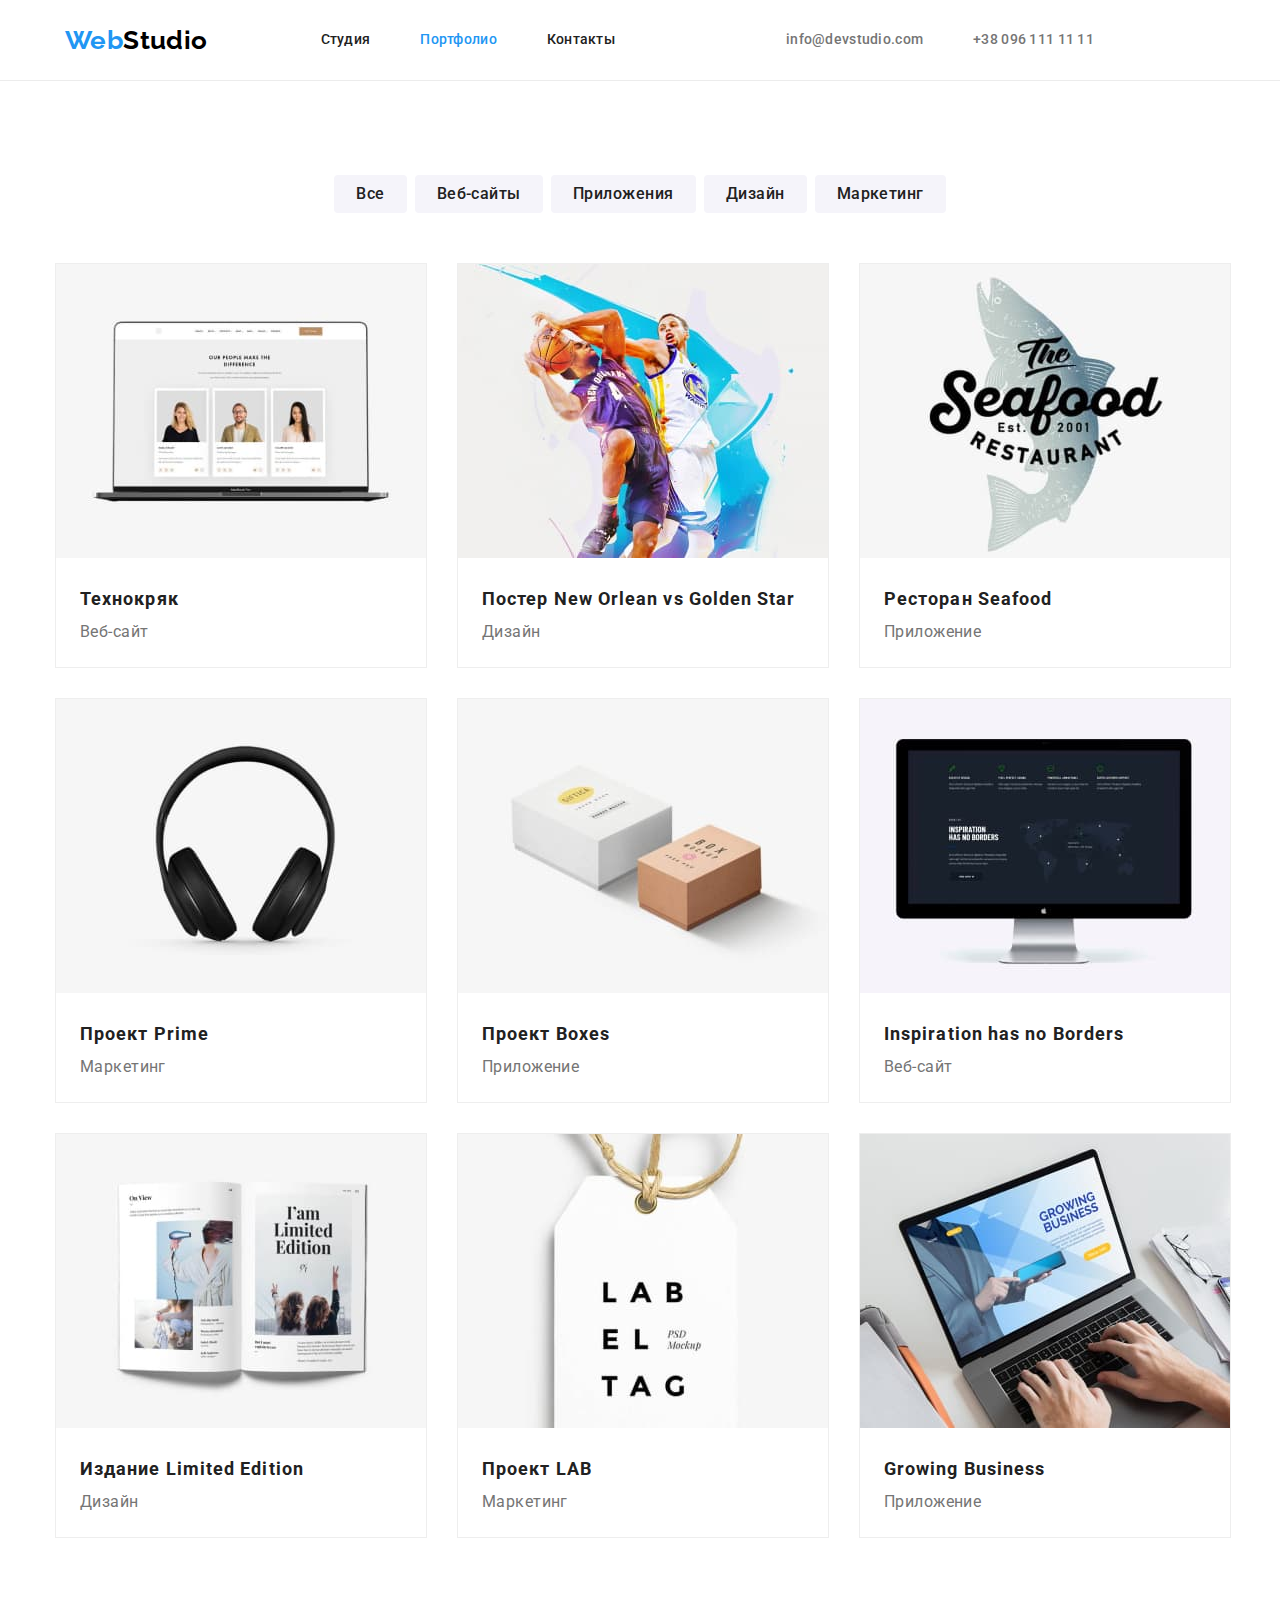
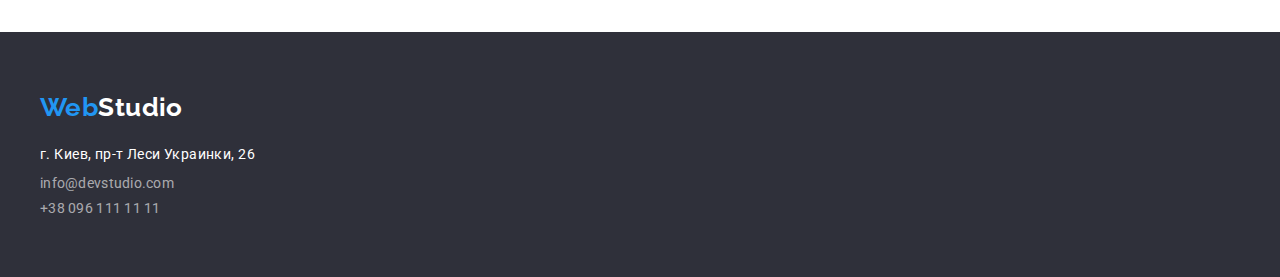
==== commit 1eed9701: "Встановила зовнішні і внутрішні відступи, добавила флекс-бокси і налаштувала сітку в Портфоліо" ====
--- a/portfolio.html
+++ b/portfolio.html
@@ -6,94 +6,120 @@
     <meta name="viewport" content="width=device-width, initial-scale=1.0">
     <link rel="preconnect" href="https://fonts.googleapis.com">
     <link rel="preconnect" href="https://fonts.gstatic.com" crossorigin>
-    <link href="https://fonts.googleapis.com/css2?family=Raleway:wght@700&family=Roboto:wght@400;500;700;900&display=swap"
-        rel="stylesheet">
+    <link href="https://fonts.googleapis.com/css2?family=Raleway:wght@700&family=Roboto:wght@400;500;700;900&display=swap" rel="stylesheet">
+    <link rel="stylesheet" href="https://cdnjs.cloudflare.com/ajax/libs/modern-normalize/1.1.0/modern-normalize.min.css">
     <link rel="stylesheet" href="./css/styles.css">
     <title>Портфолио</title>
 </head>
 <body>
 <!--Header-->
     <header>
-        <nav>
+        <div class="header container">
+        <div class="container">
+        <nav class="header">
             <a href="./index.html" class="logo link-list"><span class="web">Web</span><span
                     class="studio">Studio</span></a>
 
             <ul class="site-nav list-style">
-                <li><a href="./index.html" class="link-list">Студия</a></li>
-                <li><a href="./portfolio.html" class="link-active">Портфолио</a></li>
-                <li><a href="" class="link-list">Контакты</a></li>
+                <li class="site-nav-li"><a href="./index.html" class="li link-list">Студия</a></li>
+                <li class="site-nav-li"><a href="./portfolio.html" class="li link-active">Портфолио</a></li>
+                <li class="site-nav-li"><a href="" class="li link-list">Контакты</a></li>
             </ul>
         </nav>
+        </div>
+        <div class="container">
         <ul class="auth-nav list-style">
-            <li><a href="mailto:info@devstudio.com" class="link-list">info@devstudio.com</a></li>
-            <li><a href="tel:+380961111111" class="link-list">+38 096 111 11 11</a></li>
+            <li class="auth-nav-li"><a href="mailto:info@devstudio.com" class="link-list">info@devstudio.com</a></li>
+            <li class="auth-nav-li"><a href="tel:+380961111111" class="link-list">+38 096 111 11 11</a></li>
         </ul>
+        </div>
+        </div>
     </header>
 
 <!-- Main section-->
-    <main>
-        <h1>Портфолио</h1>
-        <ul class="buttons list-style">
-            <li><button class="button-portfolio" type="button">Все</button></li>
-            <li><button class="button-portfolio" type="button">Веб-сайты</button></li>
-            <li><button class="button-portfolio" type="button">Приложения</button></li>
-            <li><button class="button-portfolio" type="button">Дизайн</button></li>
-            <li><button class="button-portfolio" type="button">Маркетинг</button></li>
-        </ul>
-
-        <section>
-            <ul class="portfolio-list list-style">
-                <li>
-                    <img src="./images/portfolio/techno-crack.jpg" alt="Techno-crack" width="370" height="294">
-                    <h2 class="portfolio-list-name">Технокряк</h2>
-                    <p class="portfolio-list-type">Веб-сайт</p>
+    <main>  
+        <section class="main-portfolio">
+            <div class="container">
+            <h1 class="visually-hidden">Портфолио</h1>
+            <ul class="buttons list-style">
+                <li class="button-li"><button class="button-portfolio" type="button">Все</button></li>
+                <li class="button-li"><button class="button-portfolio" type="button">Веб-сайты</button></li>
+                <li class="button-li"><button class="button-portfolio" type="button">Приложения</button></li>
+                <li class="button-li"><button class="button-portfolio" type="button">Дизайн</button></li>
+                <li ><button class="button-portfolio" type="button">Маркетинг</button></li>
+            </ul>
+            <ul class="portfolio-list">
+                <li class="portfolio-list-li">
+                    <a href="" class="link-list">
+                        <img src="./images/portfolio/techno-crack.jpg" alt="Techno-crack" width="370" height="294">
+                        <h2 class="portfolio-list-name">Технокряк</h2>
+                        <p class="portfolio-list-type">Веб-сайт</p>
+                    </a>
                 </li>
-                <li>
-                    <img src="./images/portfolio/poster.jpg" alt="Poster" width="370" height="294">
-                    <h2 class="portfolio-list-name">Постер New Orlean vs Golden Star</h2>
-                    <p class="portfolio-list-type">Дизайн</p>
+                <li class="portfolio-list-li">
+                    <a href="" class="link-list">
+                        <img src="./images/portfolio/poster.jpg" alt="Poster" width="370" height="294">
+                        <h2 class="portfolio-list-name">Постер New Orlean vs Golden Star</h2>
+                        <p class="portfolio-list-type">Дизайн</p>
+                    </a>
                 </li>
-                <li>
-                    <img src="./images/portfolio/seafood.jpg" alt="Seafood" width="370" height="294">
-                    <h2 class="portfolio-list-name">Ресторан Seafood</h2>
-                    <p class="portfolio-list-type">Приложение</p>
+                <li class="portfolio-list-li">
+                    <a href="" class="link-list">
+                        <img src="./images/portfolio/seafood.jpg" alt="Seafood" width="370" height="294">
+                        <h2 class="portfolio-list-name">Ресторан Seafood</h2>
+                        <p class="portfolio-list-type">Приложение</p>
+                    </a>
                 </li>
-                <li>
-                    <img src="./images/portfolio/prime.jpg" alt="Prime" width="370" height="294">
-                    <h2 class="portfolio-list-name">Проект Prime</h2>
-                    <p class="portfolio-list-type">Маркетинг</p>
+                <li class="portfolio-list-li">
+                    <a href="" class="link-list">
+                        <img src="./images/portfolio/prime.jpg" alt="Prime" width="370" height="294">
+                        <h2 class="portfolio-list-name">Проект Prime</h2>
+                        <p class="portfolio-list-type">Маркетинг</p>
+                    </a>
                 </li>
-                <li>
-                    <img src="./images/portfolio/boxes.jpg" alt="Boxes" width="370" height="294">
-                    <h2 class="portfolio-list-name">Проект Boxes</h2>
-                    <p class="portfolio-list-type">Приложение</p>
+                <li class="portfolio-list-li">
+                    <a href="" class="link-list">
+                        <img src="./images/portfolio/boxes.jpg" alt="Boxes" width="370" height="294">
+                        <h2 class="portfolio-list-name">Проект Boxes</h2>
+                        <p class="portfolio-list-type">Приложение</p>
+                    </a>
                 </li>
-                <li>
-                    <img src="./images/portfolio/inspiration.jpg" alt="Inspiration" width="370" height="294">
-                    <h2 class="portfolio-list-name">Inspiration has no Borders</h2>
-                    <p class="portfolio-list-type">Веб-сайт</p>
+                <li class="portfolio-list-li">
+                    <a href="" class="link-list">
+                        <img src="./images/portfolio/inspiration.jpg" alt="Inspiration" width="370" height="294">
+                        <h2 class="portfolio-list-name">Inspiration has no Borders</h2>
+                        <p class="portfolio-list-type">Веб-сайт</p>
+                    </a>
                 </li>
-                <li>
-                    <img src="./images/portfolio/limited-edition.jpg" alt="Limited" width="370" height="294">
-                    <h2 class="portfolio-list-name">Издание Limited Edition</h2>
-                    <p class="portfolio-list-type">Дизайн</p>
+                <li class="portfolio-list-li">
+                    <a href="" class="link-list">
+                        <img src="./images/portfolio/limited-edition.jpg" alt="Limited" width="370" height="294">
+                        <h2 class="portfolio-list-name">Издание Limited Edition</h2>
+                        <p class="portfolio-list-type">Дизайн</p>
+                    </a>
                 </li>
-                <li>
-                    <img src="./images/portfolio/lab.jpg" alt="Project Lab" width="370" height="294">
-                    <h2 class="portfolio-list-name">Проект LAB</h2>
-                    <p class="portfolio-list-type">Маркетинг</p>
+                <li class="portfolio-list-li">
+                    <a href="" class="link-list">
+                        <img  src="./images/portfolio/lab.jpg" alt="Project Lab" width="370" height="294">
+                        <h2 class="portfolio-list-name">Проект LAB</h2>
+                        <p class="portfolio-list-type">Маркетинг</p>
+                    </a>
                 </li>
-                <li>
-                    <img src="./images/portfolio/growing-business.jpg" alt="Growing Business" width="370" height="294">
-                    <h2 class="portfolio-list-name">Growing Business</h2>
-                    <p class="portfolio-list-type">Приложение</p>
+                <li class="portfolio-list-li">
+                    <a href="" class="link-list">
+                        <img src="./images/portfolio/growing-business.jpg" alt="Growing Business" width="370" height="294">
+                        <h2 class="portfolio-list-name">Growing Business</h2>
+                        <p class="portfolio-list-type">Приложение</p>
+                    </a>
                 </li>
             </ul>
+            </div>
         </section>
     </main>
 
 <!--Footer-->
     <footer class="footer">
+        <div class="container">
         <a href="./index.html" class="logo link-list"><span class="web">Web</span><span class="studio-footer">Studio</span></a>
         <address>
             <ul class="address list-style">
@@ -102,6 +128,7 @@
                 <li class="footer-nav"><a href="tel:+380961111111" class="link">+38 096 111 11 11</a></li>
             </ul>
         </address>
+        </div>
     </footer>
 </body>
 </html>--- a/css/styles.css
+++ b/css/styles.css
@@ -9,6 +9,9 @@
   --logo-color-second: #000000;
   --footer-color: rgba(255, 255, 255, 0.6);
   --main-buttom: #f5f4fa;
+  --bottom-index-active: #188ce8;
+  --border-color: #ececec;
+  --portfolio-border-color: #eeeeee;
 }
 
 body {
@@ -18,12 +21,56 @@
   letter-spacing: 0.03em;
   font-size: 14px;
 }
+.container {
+  width: 1230px;
+  padding-left: 15px;
+  padding-right: 15px;
+  margin-left: auto;
+  margin-right: auto;
+}
+
+.section {
+  padding-top: 94px;
+  padding-bottom: 94px;
+}
+
+.section.no-padding {
+  padding-top: 0;
+  padding-bottom: 0;
+}
+
 .link-list {
   text-decoration: none;
 }
 
 .list-style {
   list-style: none;
+  padding: 0;
+  margin: 0;
+}
+
+.visually-hidden {
+  position: absolute;
+  width: 1px;
+  height: 1px;
+  margin: -1px;
+  border: 0;
+  padding: 0;
+
+  white-space: nowrap;
+  clip-path: inset(100%);
+  clip: rect(0 0 0 0);
+  overflow: hidden;
+}
+header {
+  border-bottom: 1px solid var(--border-color);
+}
+
+.header {
+  display: flex;
+  flex-direction: row;
+  align-items: center;
+  justify-content: space-around;
 }
 
 /*Logo*/
@@ -32,6 +79,8 @@
   font-weight: 700;
   font-size: 26px;
   line-height: 1.19;
+
+  margin-right: 93px;
 }
 .web {
   color: var(--accent-color);
@@ -46,9 +95,19 @@
 /*Navigation*/
 
 .site-nav {
+  display: flex;
+
   font-weight: 500;
   line-height: 1.14;
   letter-spacing: 0.02em;
+}
+.li {
+  display: block;
+  padding-top: 32px;
+  padding-bottom: 32px;
+}
+.site-nav-li:not(:last-child) {
+  margin-right: 50px;
 }
 .site-nav .link-active {
   color: var(--accent-color);
@@ -68,10 +127,17 @@
 
 /*Auth-nav*/
 .auth-nav {
+  display: flex;
+  justify-content: center;
+
   font-weight: 500;
   line-height: 1.14;
   letter-spacing: 0.02em;
 }
+.auth-nav-li:not(:last-child) {
+  margin-right: 50px;
+}
+
 .auth-nav .link-list {
   color: var(--secondary-text-color);
   font-style: normal;
@@ -79,7 +145,9 @@
 
 /*Main section*/
 .main-index {
-  background-color: var(--main-section-color);
+  margin-top: 0;
+  margin-bottom: 0;
+
   font-weight: 900;
   font-size: 44px;
   line-height: 1.36;
@@ -87,9 +155,12 @@
   text-align: center;
   letter-spacing: 0.06em;
   text-transform: uppercase;
+  background-color: var(--main-section-color);
 }
 .main-index-title {
-  color: var(--white-color);
+  margin-top: 0;
+  margin-bottom: 30px;
+
   font-weight: 900;
   font-size: 44px;
   line-height: 1.36;
@@ -97,37 +168,80 @@
   text-align: center;
   letter-spacing: 0.06em;
   text-transform: uppercase;
+
+  color: var(--white-color);
 }
 
 /*Features*/
 .features,
 .work {
+  margin-top: 0;
+  margin-bottom: 0;
+
   background-color: (--second-section-color);
 }
 
+.features {
+  padding-top: 94px;
+  padding-bottom: 94px;
+}
+
+.features h2 {
+  margin-top: 0;
+  margin-bottom: 0;
+}
+
 .features-list {
+  display: flex;
+  justify-content: center;
+  margin-top: 0;
+  margin-bottom: 0;
+}
+
+.features-li:not(:last-child) {
+  margin-right: 30px;
 }
 
 .features-title {
+  margin-top: 0;
+  margin-bottom: 0;
+  padding-bottom: 10px;
+
   font-weight: 700;
   line-height: 1.14;
   text-transform: uppercase;
+  font-size: 14px;
 }
 .features-description {
-  color: var(--secondary-text-color);
+  margin-top: 0;
+  margin-bottom: 0;
+
   font-size: 14px;
   line-height: 1.71;
+
+  color: var(--secondary-text-color);
 }
 
 /*Work*/
 .work-title,
 .team-title {
+  margin-top: 0;
+  margin-bottom: 50px;
+
   font-weight: 700;
   font-size: 36px;
   line-height: 1.17;
   text-align: center;
 }
 .work-list {
+  display: flex;
+  justify-content: center;
+  margin-top: 0;
+  margin-bottom: 94px;
+}
+
+.work-list-li:not(:last-child) {
+  margin-right: 30px;
 }
 
 /*Team*/
@@ -135,32 +249,62 @@
   background-color: var(--team-background-color);
 }
 .team-list {
+  display: flex;
+  justify-content: center;
+  margin-top: 0;
+  margin-bottom: 0;
+}
+.team-list-li {
+  background-color: var(--white-color);
+  border-radius: 0px 0px 4px 4px;
+  box-shadow: 0px 1px 3px rgba(0, 0, 0, 0.12), 0px 1px 1px rgba(0, 0, 0, 0.14),
+    0px 2px 1px rgba(0, 0, 0, 0.2);
+}
+.team-list-li:not(:last-child) {
+  margin-right: 30px;
 }
 .team-list-name {
-  color: var(--main-text-color);
+  text-align: center;
+  margin-top: 30px;
+  margin-bottom: 10px;
+
   font-weight: 500;
   font-size: 16px;
+
+  color: var(--main-text-color);
 }
 .team-list-position {
-  color: var(--secondary-text-color);
+  text-align: center;
+  margin-top: 0;
+  margin-bottom: 30px;
+
   font-size: 16px;
   line-height: 1.19;
+
+  color: var(--secondary-text-color);
 }
 
 /*Footer*/
 .footer {
   background-color: var(--main-section-color);
+  padding-top: 60px;
+  padding-bottom: 60px;
 }
 .address {
+  margin-top: 20px;
+  margin-bottom: 0;
 }
 
 .address-link {
+  margin-bottom: 0;
   font-style: normal;
   line-height: 1.71;
+
   color: var(--white-color);
 }
 
 .footer-nav {
+  margin-top: 9px;
   line-height: 1.14;
   letter-spacing: 0.02em;
 }
@@ -171,42 +315,122 @@
 }
 
 /*PORTFOLIO*/
+.main-portfolio {
+  padding-top: 94px;
+  padding-bottom: 94px;
+}
+
+.container h1 {
+  margin-top: 0;
+  margin-bottom: 0;
+}
 
 .buttons {
+  display: flex;
+  justify-content: center;
+  margin-top: 0;
+  margin-bottom: 50px;
+}
+.button-li:not(:last-child) {
+  margin-right: 8px;
 }
 
 .button-index {
+  border-radius: 4px;
+  padding: 10px 32px;
+  min-width: 200px;
+  height: 50px;
+
+  font-size: 16px;
+  font-weight: 700;
+  letter-spacing: 0.06em;
+  text-align: center;
+
   cursor: pointer;
   color: var(--white-color);
   background-color: var(--accent-color);
+  border: transparent;
 }
 .button-index:hover,
-.button-index:focus,
+.button-index:focus {
+  cursor: pointer;
+  color: var(--white-color);
+  background-color: var(--bottom-index-active);
+}
+
 .button-portfolio {
+  display: inline-block;
+  padding: 6px 22px;
+
+  border-radius: 4px;
+  font-weight: 500;
+  font-size: 16px;
+  line-height: 1.62;
+  letter-spacing: 0.03em;
+  text-align: center;
+
   cursor: pointer;
   color: var(--main-text-color);
   background-color: var(--main-buttom);
+  border: transparent;
 }
 
 .button-portfolio:hover,
 .button-portfolio:focus {
   color: var(--white-color);
   background-color: var(--accent-color);
+  box-shadow: 0px 3px 1px rgba(0, 0, 0, 0.1), 0px 1px 2px rgba(0, 0, 0, 0.08),
+    0px 2px 2px rgba(0, 0, 0, 0.12);
 }
 
 .portfolio-list {
+  display: flex;
+  flex-wrap: wrap;
+  margin-top: 0;
+  margin-bottom: 0;
+  padding-left: 15px;
+
+  text-decoration: none;
+  list-style: none;
+}
+
+.portfolio-list-li {
+  margin-right: 30px;
+  margin-bottom: 30px;
+
+  box-sizing: border-box;
+  background-color: var(--white-color);
+  border: 1px solid var(--portfolio-border-color);
+}
+.portfolio-list-li:nth-child(3n) {
+  margin-right: 0;
+}
+.portfolio-list-li:nth-last-child(-n + 3) {
+  margin-bottom: 0;
 }
 
 .portfolio-list-name {
-  color: var(--main-text-color);
+  margin-top: 0;
+  margin-bottom: 0;
+  padding-left: 24px;
+  padding-top: 20px;
+
   font-weight: 700;
   font-size: 18px;
   line-height: 2;
   letter-spacing: 0.06em;
+
+  color: var(--main-text-color);
 }
 
 .portfolio-list-type {
-  color: var(--secondary-text-color);
+  margin-top: 0;
+  margin-bottom: 0;
+  padding-left: 24px;
+  padding-bottom: 20px;
+
   font-size: 16px;
   line-height: 1.87;
-}
+
+  color: var(--secondary-text-color);
+}
